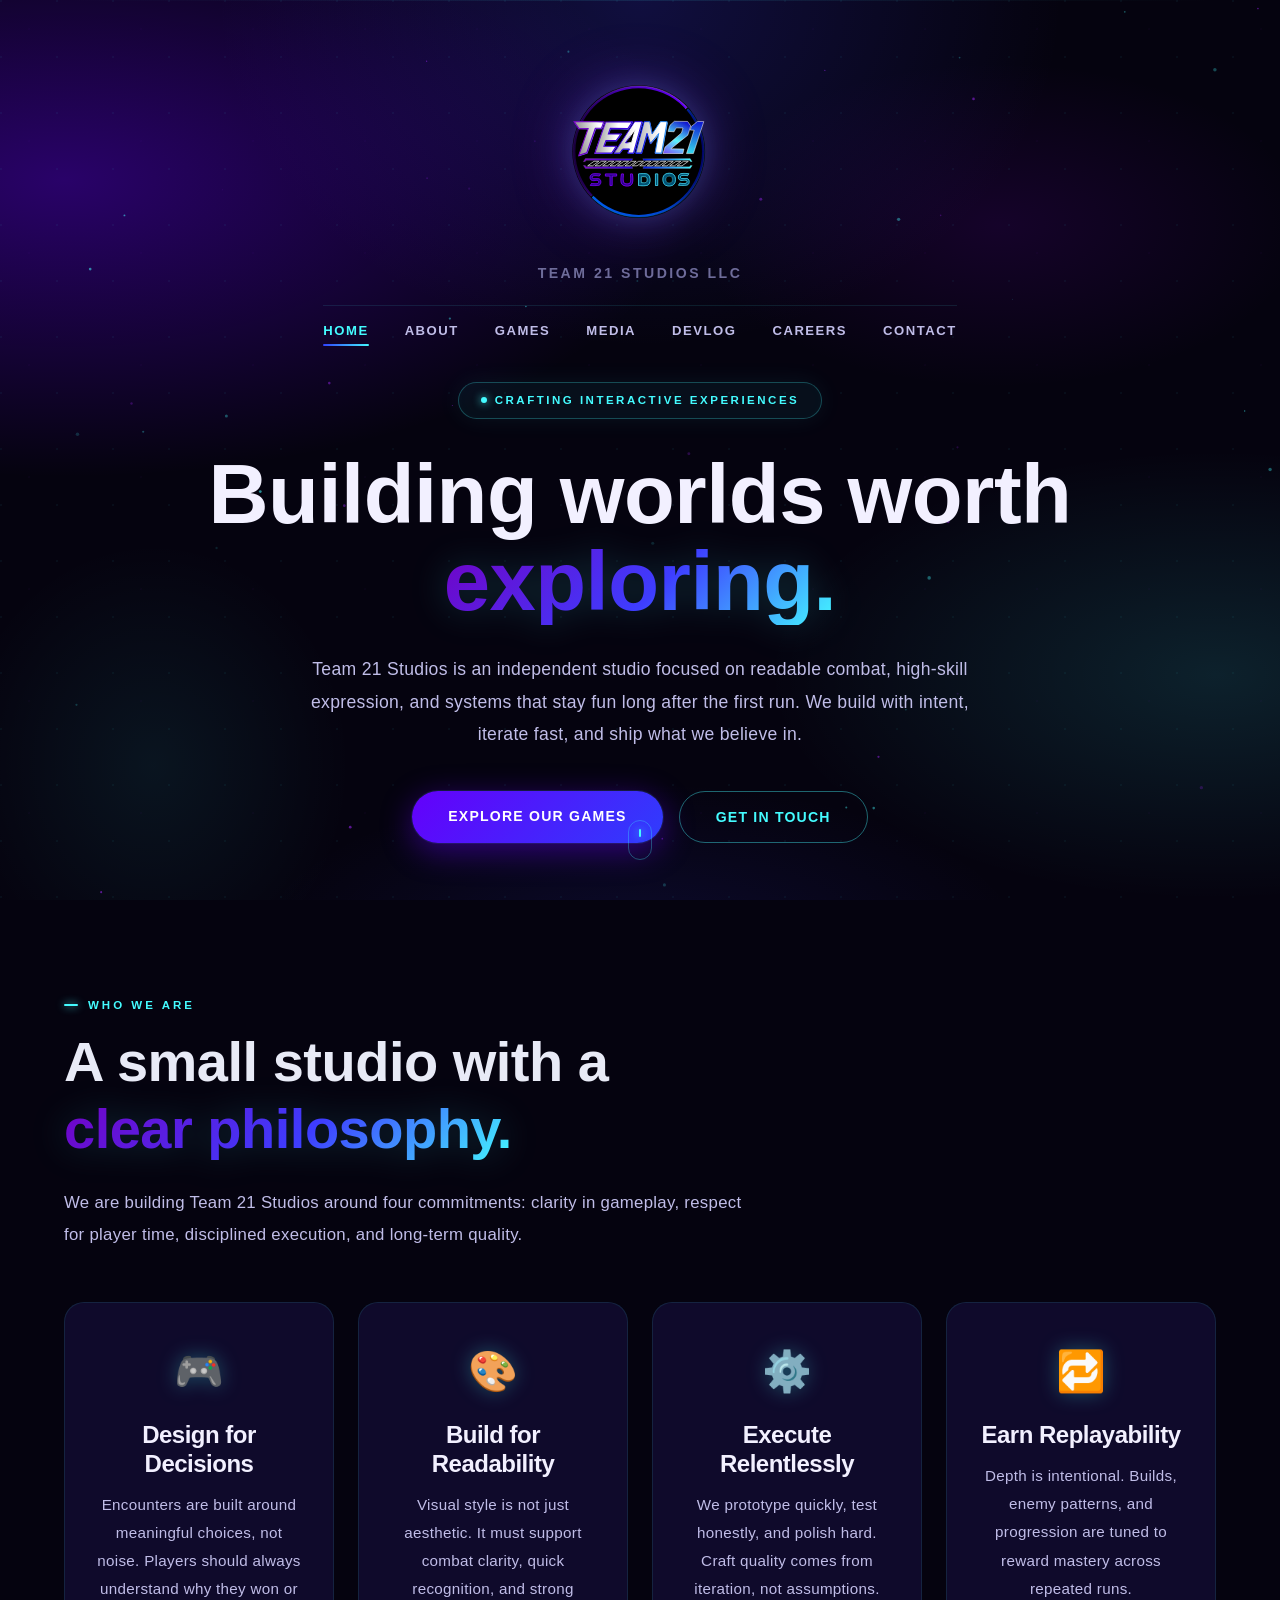
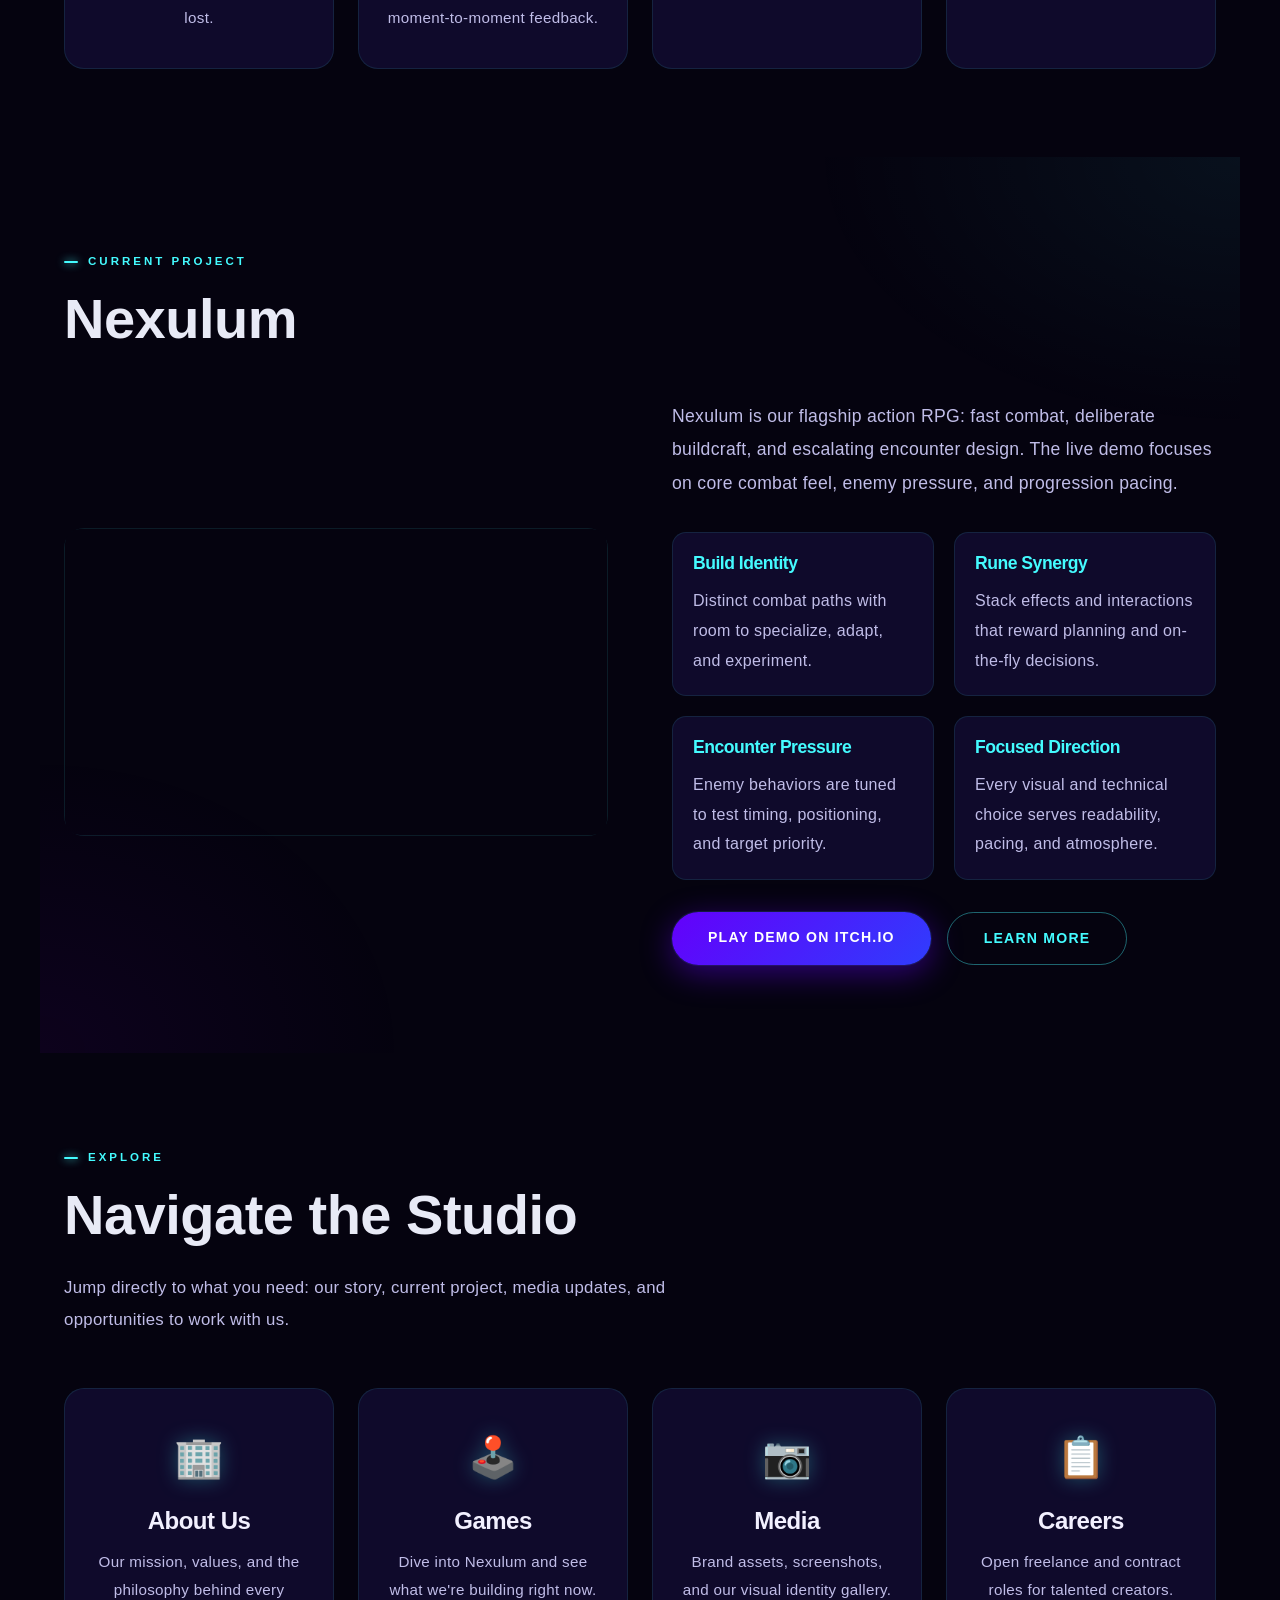
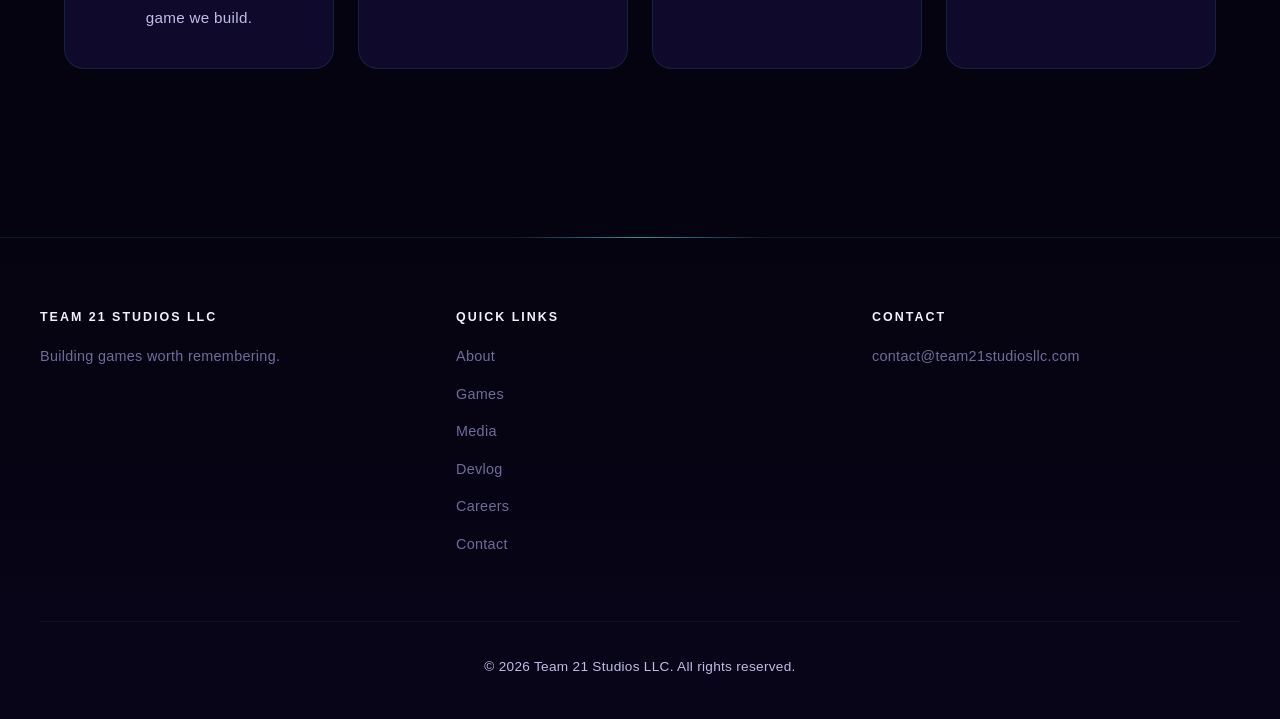
==== index.html @ e61e8f76 "content: refine home/about messaging and add new Nexulum gameplay shots" ====
<!DOCTYPE html>
<html lang="en">
<head>
  <meta charset="UTF-8" />
  <meta name="viewport" content="width=device-width, initial-scale=1.0" />
  <title>Team 21 Studios - Independent Game Development</title>
  <meta name="description" content="Team 21 Studios is an independent game development studio creating stylized, gameplay-first experiences. Explore Nexulum, media, and studio updates." />
  <link rel="canonical" href="https://team21studiosllc.com/" />
  <meta property="og:type" content="website" />
  <meta property="og:title" content="Team 21 Studios - Independent Game Development" />
  <meta property="og:description" content="Gameplay-first indie studio building Nexulum and future stylized experiences." />
  <meta property="og:url" content="https://team21studiosllc.com/" />
  <meta property="og:image" content="https://team21studiosllc.com/assets/media/team21-logo.png" />
  <meta name="twitter:card" content="summary_large_image" />
  <meta name="twitter:title" content="Team 21 Studios - Independent Game Development" />
  <meta name="twitter:description" content="Gameplay-first indie studio building Nexulum and future stylized experiences." />
  <meta name="twitter:image" content="https://team21studiosllc.com/assets/media/team21-logo.png" />
  <link rel="stylesheet" href="style.css" />
  <link rel="icon" href="assets/T21S_logo_final.svg" type="image/svg+xml" />
  <!-- Google tag (gtag.js) -->
  <script async src="https://www.googletagmanager.com/gtag/js?id=G-SCTEXW3W62"></script>
  <script>
    window.dataLayer = window.dataLayer || [];
    function gtag(){dataLayer.push(arguments);}
    gtag('js', new Date());
    gtag('config', 'G-SCTEXW3W62');
  </script>
  <script src="script.js" defer></script>
</head>
<body>
  <div class="ambient-bg" aria-hidden="true"></div>
  <header class="hero">
    <canvas id="hero-particles" aria-hidden="true"></canvas>
    <nav class="navbar">
      <a class="logo" href="index.html" aria-label="Team 21 Studios home">
        <img src="assets/T21S_logo_final.svg" alt="Team 21 Studios logo" />
        <span class="logo-name">Team 21 Studios LLC</span>
      </a>
      <button class="nav-toggle" type="button" aria-label="Toggle navigation menu" aria-expanded="false">
        <span></span>
        <span></span>
        <span></span>
      </button>
      <div class="nav-links">
        <a class="active" href="index.html">Home</a>
        <a href="about.html">About</a>
        <a href="games.html">Games</a>
        <a href="media.html">Media</a>
        <a href="devlog.html">Devlog</a>
        <a href="careers.html">Careers</a>
        <a href="contact.html">Contact</a>
      </div>
    </nav>

    <section class="hero-content">
      <div class="hero-badge">Crafting Interactive Experiences</div>
      <h2>Building worlds worth<br><span class="gradient-text">exploring.</span></h2>
      <p>
        Team 21 Studios is an independent studio focused on readable combat,
        high-skill expression, and systems that stay fun long after the first run.
        We build with intent, iterate fast, and ship what we believe in.
      </p>
      <div class="button-group">
        <a class="button button-primary" href="games.html">Explore Our Games</a>
        <a class="button button-secondary" href="contact.html">Get In Touch</a>
      </div>
    </section>

    <div class="scroll-indicator">
      <span></span>
    </div>
  </header>

  <main>
    <!-- Studio Identity -->
    <section class="section about-section">
      <div class="section-label">Who We Are</div>
      <h2>A small studio with a<br><span class="gradient-text">clear philosophy.</span></h2>
      <p class="section-intro">
        We are building Team 21 Studios around four commitments: clarity in gameplay,
        respect for player time, disciplined execution, and long-term quality.
      </p>
      <div class="about-grid">
        <div class="about-card">
          <span class="card-icon">&#x1F3AE;</span>
          <h3>Design for Decisions</h3>
          <p>Encounters are built around meaningful choices, not noise. Players should always understand why they won or lost.</p>
        </div>
        <div class="about-card">
          <span class="card-icon">&#x1F3A8;</span>
          <h3>Build for Readability</h3>
          <p>Visual style is not just aesthetic. It must support combat clarity, quick recognition, and strong moment-to-moment feedback.</p>
        </div>
        <div class="about-card">
          <span class="card-icon">&#x2699;&#xFE0F;</span>
          <h3>Execute Relentlessly</h3>
          <p>We prototype quickly, test honestly, and polish hard. Craft quality comes from iteration, not assumptions.</p>
        </div>
        <div class="about-card">
          <span class="card-icon">&#x1F501;</span>
          <h3>Earn Replayability</h3>
          <p>Depth is intentional. Builds, enemy patterns, and progression are tuned to reward mastery across repeated runs.</p>
        </div>
      </div>
    </section>

    <!-- Current Project Spotlight -->
    <section class="section featured-game">
      <div class="section-label">Current Project</div>
      <h2>Nexulum</h2>
      <div class="featured-content">
        <div class="game-showcase">
          <div style="position:relative;padding-bottom:56.25%;height:0;overflow:hidden;border-radius:16px;border:1px solid var(--card-border);">
            <iframe
              src="https://www.youtube.com/embed/R0Y0dgRKFQM"
              title="Nexulum Official Trailer"
              frameborder="0"
              allow="accelerometer; autoplay; clipboard-write; encrypted-media; gyroscope; picture-in-picture"
              allowfullscreen
              style="position:absolute;top:0;left:0;width:100%;height:100%;">
            </iframe>
          </div>
        </div>
        <div class="game-details">
          <p class="lead-text">
            Nexulum is our flagship action RPG: fast combat, deliberate buildcraft,
            and escalating encounter design. The live demo focuses on core combat feel,
            enemy pressure, and progression pacing.
          </p>
          <div class="features-grid">
            <div class="feature">
              <h4>Build Identity</h4>
              <p>Distinct combat paths with room to specialize, adapt, and experiment.</p>
            </div>
            <div class="feature">
              <h4>Rune Synergy</h4>
              <p>Stack effects and interactions that reward planning and on-the-fly decisions.</p>
            </div>
            <div class="feature">
              <h4>Encounter Pressure</h4>
              <p>Enemy behaviors are tuned to test timing, positioning, and target priority.</p>
            </div>
            <div class="feature">
              <h4>Focused Direction</h4>
              <p>Every visual and technical choice serves readability, pacing, and atmosphere.</p>
            </div>
          </div>
          <div class="button-group" style="justify-content:flex-start;">
            <a class="button button-primary" href="https://team-21-studios-llc.itch.io/nexulum" target="_blank" rel="noopener">Play Demo on itch.io</a>
            <a class="button button-secondary" href="games.html">Learn More</a>
          </div>
        </div>
      </div>
    </section>

    <!-- Navigation Cards -->
    <section class="section">
      <div class="section-label">Explore</div>
      <h2>Navigate the Studio</h2>
      <p class="section-intro">
        Jump directly to what you need: our story, current project, media updates, and opportunities to work with us.
      </p>
      <div class="about-grid">
        <a class="about-card" href="about.html">
          <span class="card-icon">&#x1F3E2;</span>
          <h3>About Us</h3>
          <p>Our mission, values, and the philosophy behind every game we build.</p>
        </a>
        <a class="about-card" href="games.html">
          <span class="card-icon">&#x1F579;&#xFE0F;</span>
          <h3>Games</h3>
          <p>Dive into Nexulum and see what we're building right now.</p>
        </a>
        <a class="about-card" href="media.html">
          <span class="card-icon">&#x1F4F7;</span>
          <h3>Media</h3>
          <p>Brand assets, screenshots, and our visual identity gallery.</p>
        </a>
        <a class="about-card" href="careers.html">
          <span class="card-icon">&#x1F4CB;</span>
          <h3>Careers</h3>
          <p>Open freelance and contract roles for talented creators.</p>
        </a>
      </div>
    </section>
  </main>

  <footer class="footer">
    <div class="footer-content">
      <div class="footer-section">
        <h4>Team 21 Studios LLC</h4>
        <p>Building games worth remembering.</p>
      </div>
      <div class="footer-section">
        <h4>Quick Links</h4>
        <ul>
          <li><a href="about.html">About</a></li>
          <li><a href="games.html">Games</a></li>
          <li><a href="media.html">Media</a></li>
          <li><a href="devlog.html">Devlog</a></li>
          <li><a href="careers.html">Careers</a></li>
          <li><a href="contact.html">Contact</a></li>
        </ul>
      </div>
      <div class="footer-section">
        <h4>Contact</h4>
        <ul>
          <li><a href="mailto:contact@team21studiosllc.com">contact@team21studiosllc.com</a></li>
        </ul>
      </div>
    </div>
    <div class="footer-bottom">
      <p>&copy; 2026 Team 21 Studios LLC. All rights reserved.</p>
    </div>
  </footer>
</body>
</html>
---- style.css ----
﻿/* ============================================
   RESET & GLOBAL STYLES
   ============================================ */
* {
  box-sizing: border-box;
  margin: 0;
  padding: 0;
}

html {
  scroll-behavior: smooth;
}

/* Custom scrollbar */
::-webkit-scrollbar {
  width: 6px;
}
::-webkit-scrollbar-track {
  background: #05030f;
}
::-webkit-scrollbar-thumb {
  background: linear-gradient(180deg, #6400fb, #44fbff);
  border-radius: 3px;
}
::-webkit-scrollbar-thumb:hover {
  background: linear-gradient(180deg, #a226ff, #44fbff);
}

body {
  font-family: -apple-system, BlinkMacSystemFont, 'Segoe UI', Roboto, 'Helvetica Neue', Arial, sans-serif;
  background: #05030f;
  color: #e8eaf6;
  line-height: 1.6;
  letter-spacing: 0.3px;
  overflow-x: hidden;
  isolation: isolate;
}

/* ============================================
   COLOR VARIABLES
   Extracted from T21S_logo_final.svg
   ============================================ */
:root {
  /* Backgrounds */
  --bg-void:    #05030f;
  --bg-dark:    #08051a;
  --bg-mid:     #0f0b28;
  --bg-lift:    #1a1245;

  /* Purple spectrum */
  --purple-abyss:  #170038;
  --purple-deep:   #390476;
  --purple-core:   #5e00cc;
  --primary:       #7300c4;
  --purple-bright: #a226ff;
  --purple-light:  #dd9bff;

  /* Blue spectrum */
  --blue-void:     #000062;
  --blue-royal:    #2500e1;
  --blue-electric: #3e3dff;
  --blue-cobalt:   #2f3dfd;
  --blue-mid:      #2386f1;
  --blue-sky:      #65a9f3;

  /* Cyan spectrum */
  --accent:        #44fbff;
  --cyan-teal:     #37e4f0;
  --cyan-soft:     #59f4fb;

  /* Gradient presets */
  --grad-brand:         linear-gradient(135deg, #7300c4 0%, #3e3dff 55%, #44fbff 100%);
  --grad-purple-blue:   linear-gradient(135deg, #6400fb, #2f3dfd);
  --grad-blue-cyan:     linear-gradient(135deg, #2f3dfd, #44fbff);
  --grad-full-spectrum: linear-gradient(135deg, #a226ff 0%, #3e3dff 50%, #44fbff 100%);

  /* UI surfaces */
  --card-bg:           rgba(26, 18, 72, 0.5);
  --card-border:       rgba(68, 251, 255, 0.1);
  --card-hover-bg:     rgba(62, 61, 255, 0.1);
  --card-hover-border: rgba(68, 251, 255, 0.38);
  --border-color:      rgba(255, 255, 255, 0.06);

  /* Glow shadows */
  --glow-purple: 0 0 40px rgba(115, 0, 196, 0.4);
  --glow-blue:   0 0 40px rgba(62, 61, 255, 0.35);
  --glow-cyan:   0 0 40px rgba(68, 251, 255, 0.2);
  --shadow-card: 0 24px 64px rgba(0, 0, 0, 0.45);

  /* Text */
  --text-primary:   #f2f0ff;
  --text-secondary: #c0bde8;
  --text-muted:     #6e6c9a;
}

/* ============================================
   TYPOGRAPHY
   ============================================ */
h1, h2, h3, h4, h5, h6 {
  font-weight: 700;
  line-height: 1.2;
  letter-spacing: -0.5px;
}

h2 {
  font-size: clamp(2rem, 5vw, 3.5rem);
  margin-bottom: 24px;
}

h3 {
  font-size: 1.5rem;
  margin-bottom: 16px;
  color: var(--text-primary);
}

h4 {
  font-size: 1.1rem;
  margin-bottom: 12px;
  color: var(--text-primary);
}

p {
  color: var(--text-secondary);
  line-height: 1.85;
}

a {
  color: var(--accent);
  text-decoration: none;
  transition: color 0.3s ease;
}

a:hover {
  color: var(--cyan-soft);
}

/* ============================================
   NAVIGATION & HEADER
   ============================================ */
.navbar {
  max-width: 1200px;
  margin: 0 auto;
  padding: 28px 24px 0;
  display: flex;
  flex-direction: column;
  justify-content: center;
  align-items: center;
  gap: 20px;
  position: relative;
  z-index: 100;
  transition:
    background 0.35s ease,
    border-color 0.35s ease,
    box-shadow 0.35s ease,
    padding 0.35s ease;
}

.navbar.navbar-scrolled {
  position: fixed;
  top: 10px;
  left: 50%;
  transform: translateX(-50%);
  width: min(1200px, calc(100% - 24px));
  padding: 14px 20px;
  border: 1px solid rgba(68, 251, 255, 0.25);
  border-radius: 20px;
  background: rgba(8, 5, 26, 0.78);
  backdrop-filter: blur(14px);
  box-shadow: 0 20px 56px rgba(2, 1, 8, 0.56), 0 0 0 1px rgba(68, 251, 255, 0.07);
}

.logo {
  display: flex;
  flex-direction: column;
  align-items: center;
  gap: 10px;
  flex-shrink: 0;
  color: var(--text-primary);
  text-decoration: none;
}

.logo img {
  display: block;
  width: auto;
  height: 200px;
  border-radius: 16px;
  transform-origin: center;
  animation:
    logoEntry 1.1s cubic-bezier(0.22, 1.55, 0.36, 1) both,
    logoGlow  5s ease-in-out 1.15s infinite;
  transition: transform 0.3s ease;
}

.logo:hover img {
  animation-play-state: paused;
  transform: translateY(-6px) scale(1.03);
  filter:
    drop-shadow(0 0 50px rgba(115, 0, 196, 0.7))
    drop-shadow(0 0 24px rgba(68, 251, 255, 0.4));
}

@keyframes logoEntry {
  0%  {
    opacity: 0;
    transform: scale(0.6) translateY(-20px);
    filter: brightness(3) drop-shadow(0 0 70px rgba(115, 0, 196, 0.9)) drop-shadow(0 0 40px rgba(68, 251, 255, 0.7));
  }
  55% {
    opacity: 1;
    transform: scale(1.07) translateY(5px);
    filter: brightness(1.4) drop-shadow(0 0 44px rgba(115, 0, 196, 0.6));
  }
  78% { transform: scale(0.97) translateY(-2px); }
  91% { transform: scale(1.02) translateY(1px); }
  100% {
    opacity: 1;
    transform: scale(1) translateY(0);
    filter: drop-shadow(0 0 30px rgba(115, 0, 196, 0.42)) drop-shadow(0 0 12px rgba(68, 251, 255, 0.2));
  }
}

@keyframes logoGlow {
  0%, 100% {
    filter: drop-shadow(0 0 26px rgba(115, 0, 196, 0.36)) drop-shadow(0 0 10px rgba(68, 251, 255, 0.14));
    transform: scale(1);
  }
  50% {
    filter: drop-shadow(0 0 50px rgba(115, 0, 196, 0.62)) drop-shadow(0 0 22px rgba(68, 251, 255, 0.34));
    transform: scale(1.022);
  }
}

.logo-name {
  display: inline-block;
  font-size: 0.88rem;
  font-weight: 700;
  letter-spacing: 2.5px;
  text-transform: uppercase;
  color: var(--text-muted);
}

.nav-toggle {
  display: none;
  width: 42px;
  height: 42px;
  border-radius: 10px;
  border: 1px solid rgba(68, 251, 255, 0.26);
  background: rgba(8, 5, 26, 0.55);
  cursor: pointer;
  align-items: center;
  justify-content: center;
  flex-direction: column;
  gap: 5px;
}

.nav-toggle span {
  display: block;
  width: 18px;
  height: 2px;
  border-radius: 2px;
  background: var(--accent);
  transition: transform 0.25s ease, opacity 0.25s ease;
}

.navbar.nav-open .nav-toggle span:nth-child(1) {
  transform: translateY(7px) rotate(45deg);
}

.navbar.nav-open .nav-toggle span:nth-child(2) {
  opacity: 0;
}

.navbar.nav-open .nav-toggle span:nth-child(3) {
  transform: translateY(-7px) rotate(-45deg);
}

.navbar.navbar-scrolled .logo {
  flex-direction: row;
  gap: 12px;
}

.navbar.navbar-scrolled .logo img {
  height: 68px;
  border-radius: 12px;
  animation-play-state: paused;
}

.navbar.navbar-scrolled .logo-name {
  font-size: 0.72rem;
  letter-spacing: 1.6px;
}

.nav-links {
  display: flex;
  gap: 36px;
  flex-wrap: wrap;
  justify-content: center;
  width: 100%;
  padding: 14px 0 4px;
  border-top: 1px solid rgba(68, 251, 255, 0.1);
}

.navbar.navbar-scrolled .nav-links {
  gap: 22px;
  padding-top: 10px;
  border-top-color: rgba(68, 251, 255, 0.16);
}

.nav-links a {
  color: var(--text-secondary);
  font-weight: 600;
  font-size: 0.82rem;
  position: relative;
  padding-bottom: 5px;
  letter-spacing: 1.5px;
  text-transform: uppercase;
  transition: color 0.3s ease;
}

.nav-links a::after {
  content: '';
  position: absolute;
  bottom: 0;
  left: 0;
  width: 0;
  height: 2px;
  background: var(--grad-blue-cyan);
  border-radius: 1px;
  transition: width 0.3s ease;
}

.nav-links a:hover {
  color: var(--accent);
}

.nav-links a:hover::after,
.nav-links a.active::after {
  width: 100%;
}

.nav-links a.active {
  color: var(--accent);
}

/* ============================================
   HERO SECTION
   ============================================ */
.hero {
  min-height: 100vh;
  padding: 24px;
  background:
    radial-gradient(ellipse 90% 60% at 5% 20%,   rgba(100, 0, 251, 0.38), transparent 55%),
    radial-gradient(ellipse 70% 50% at 95% 75%,  rgba(68, 251, 255, 0.12), transparent 50%),
    radial-gradient(ellipse 60% 70% at 50% 0%,   rgba(62, 61, 255, 0.2),  transparent 55%),
    radial-gradient(ellipse 40% 30% at 78% 25%,  rgba(115, 0, 196, 0.15), transparent 60%),
    radial-gradient(ellipse 28% 45% at 12% 85%,  rgba(68, 251, 255, 0.07), transparent 55%),
    radial-gradient(ellipse 50% 30% at 50% 105%, rgba(62, 61, 255, 0.12), transparent 60%),
    var(--bg-void);
  position: relative;
  overflow: hidden;
  display: flex;
  flex-direction: column;
}

.page-hero {
  min-height: auto;
  padding-bottom: 56px;
}

.page-title-wrap {
  max-width: 1100px;
  margin: 0 auto;
  padding: 28px 24px 0;
  position: relative;
  z-index: 2;
}

.page-title-wrap h1 {
  font-size: clamp(2.1rem, 4vw, 3.3rem);
  margin: 10px 0 10px;
  color: var(--text-primary);
}

.page-title-wrap p {
  max-width: 760px;
}

/* Animated dual dot-grid overlay */
.hero::before {
  content: '';
  position: absolute;
  top: 0; left: 0; right: 0; bottom: 0;
  background-image:
    radial-gradient(circle at 1px 1px, rgba(68, 251, 255, 0.07) 1px, transparent 1px),
    radial-gradient(circle at 1px 1px, rgba(162, 38, 255, 0.045) 1px, transparent 1px);
  background-size: 56px 56px, 112px 112px;
  background-position: 0 0, 28px 28px;
  pointer-events: none;
  animation: gridDrift 35s linear infinite;
  opacity: 0.65;
}

/* Horizontal scan-line sweep */
.hero::after {
  content: '';
  position: absolute;
  top: 0; left: 0; right: 0;
  height: 1px;
  background: linear-gradient(90deg, transparent 5%, rgba(68, 251, 255, 0.1) 50%, transparent 95%);
  animation: scanLine 14s linear infinite;
  pointer-events: none;
}

@keyframes gridDrift {
  0%   { transform: translate(0, 0); }
  100% { transform: translate(56px, 56px); }
}

@keyframes scanLine {
  0%   { top: 0%;   opacity: 0; }
  5%   { opacity: 1; }
  95%  { opacity: 1; }
  100% { top: 100%; opacity: 0; }
}

.hero-content {
  max-width: 920px;
  margin: auto;
  text-align: center;
  position: relative;
  z-index: 2;
  animation: fadeInUp 0.9s ease 0.2s backwards;
}

@keyframes fadeInUp {
  from { opacity: 0; transform: translateY(40px); }
  to   { opacity: 1; transform: translateY(0); }
}

.hero-badge {
  display: inline-flex;
  align-items: center;
  gap: 8px;
  padding: 8px 22px;
  background: rgba(68, 251, 255, 0.05);
  border: 1px solid rgba(68, 251, 255, 0.25);
  border-radius: 999px;
  font-size: 0.72rem;
  font-weight: 800;
  color: var(--accent);
  margin-bottom: 32px;
  letter-spacing: 2.5px;
  text-transform: uppercase;
  box-shadow: 0 0 24px rgba(68, 251, 255, 0.07), inset 0 0 12px rgba(68, 251, 255, 0.02);
}

.hero-badge::before {
  content: '';
  display: inline-block;
  width: 6px;
  height: 6px;
  border-radius: 50%;
  background: var(--accent);
  box-shadow: 0 0 8px var(--accent);
  animation: pulse 2.5s ease-in-out infinite;
  flex-shrink: 0;
}

@keyframes pulse {
  0%, 100% { opacity: 1;   transform: scale(1); }
  50%       { opacity: 0.4; transform: scale(0.65); }
}

.hero-content h2 {
  font-size: clamp(2.8rem, 7vw, 5.2rem);
  line-height: 1.05;
  margin-bottom: 28px;
  color: var(--text-primary);
}

.gradient-text {
  background: var(--grad-brand);
  -webkit-background-clip: text;
  -webkit-text-fill-color: transparent;
  background-clip: text;
  display: inline-block;
  filter: drop-shadow(0 0 18px rgba(68, 251, 255, 0.2));
}

.hero-content p {
  max-width: 680px;
  margin: 0 auto 40px;
  font-size: 1.1rem;
  color: var(--text-secondary);
}

.button-group {
  display: flex;
  gap: 16px;
  justify-content: center;
  flex-wrap: wrap;
}

/* ============================================
   BUTTONS
   ============================================ */
.button {
  display: inline-block;
  padding: 14px 36px;
  border-radius: 999px;
  font-weight: 700;
  font-size: 0.88rem;
  cursor: pointer;
  transition: all 0.35s ease;
  text-transform: uppercase;
  letter-spacing: 1.2px;
  border: none;
  position: relative;
  overflow: hidden;
}

.button::before {
  content: '';
  position: absolute;
  top: 0;
  left: -100%;
  width: 100%;
  height: 100%;
  background: rgba(255, 255, 255, 0.08);
  transition: left 0.4s ease;
  border-radius: 999px;
}

.button:hover::before {
  left: 100%;
}

.button-primary {
  background: var(--grad-purple-blue);
  color: #fff;
  box-shadow:
    0 8px 32px rgba(100, 0, 251, 0.45),
    0 0 0 1px rgba(68, 251, 255, 0.1);
}

.button-primary:hover {
  box-shadow:
    0 14px 52px rgba(100, 0, 251, 0.6),
    0 0 0 1px rgba(68, 251, 255, 0.28),
    0 0 28px rgba(68, 251, 255, 0.12);
  transform: translateY(-3px);
  color: #fff;
}

.button-secondary {
  background: transparent;
  color: var(--accent);
  border: 1.5px solid rgba(68, 251, 255, 0.4);
}

.button-secondary:hover {
  background: rgba(68, 251, 255, 0.06);
  border-color: var(--accent);
  box-shadow: 0 0 28px rgba(68, 251, 255, 0.18);
  transform: translateY(-3px);
  color: var(--accent);
}

/* ============================================
   SCROLL INDICATOR
   ============================================ */
.scroll-indicator {
  position: absolute;
  bottom: 40px;
  left: 50%;
  transform: translateX(-50%);
  z-index: 10;
}

.scroll-indicator span {
  display: block;
  width: 24px;
  height: 40px;
  border: 1.5px solid rgba(68, 251, 255, 0.3);
  border-radius: 12px;
  position: relative;
}

.scroll-indicator span::before {
  content: '';
  display: block;
  width: 2px;
  height: 8px;
  background: var(--accent);
  border-radius: 2px;
  box-shadow: 0 0 8px var(--accent);
  position: absolute;
  left: 50%;
  top: 8px;
  transform: translateX(-50%);
  animation: scrollBounce 2.5s ease-in-out infinite;
}

@keyframes scrollBounce {
  0%, 100% { transform: translateX(-50%) translateY(0);    opacity: 1; }
  50%       { transform: translateX(-50%) translateY(10px); opacity: 0.2; }
}

/* ============================================
   SECTIONS
   ============================================ */
.section {
  max-width: 1200px;
  margin: 0 auto;
  padding: 88px 24px;
  position: relative;
}

.section-label {
  display: inline-flex;
  align-items: center;
  gap: 10px;
  font-size: 0.72rem;
  font-weight: 800;
  text-transform: uppercase;
  letter-spacing: 3px;
  color: var(--accent);
  margin-bottom: 14px;
}

.section-label::before {
  content: '';
  display: inline-block;
  width: 14px;
  height: 2px;
  background: var(--accent);
  border-radius: 1px;
  box-shadow: 0 0 8px var(--accent);
  flex-shrink: 0;
}

.section-intro {
  font-size: 1.05rem;
  color: var(--text-secondary);
  max-width: 680px;
  margin-bottom: 52px;
  line-height: 1.9;
}

/* Featured Game Section */
.featured-game {
  background:
    radial-gradient(ellipse 65% 55% at 100% 0%,  rgba(68, 251, 255, 0.06), transparent 55%),
    radial-gradient(ellipse 55% 60% at 0%  100%, rgba(115, 0, 196, 0.08), transparent 55%);
}

.featured-content {
  display: grid;
  grid-template-columns: 1fr 1fr;
  gap: 64px;
  align-items: center;
  margin-top: 48px;
}

.game-showcase {
  position: relative;
  border-radius: 20px;
  overflow: hidden;
}

.game-showcase-placeholder {
  aspect-ratio: 16 / 10;
  background: linear-gradient(145deg, rgba(62, 61, 255, 0.07), rgba(68, 251, 255, 0.04));
  border: 1px solid var(--card-border);
  border-radius: 20px;
  display: flex;
  flex-direction: column;
  align-items: center;
  justify-content: center;
  gap: 16px;
  cursor: pointer;
  transition: all 0.35s ease;
  overflow: hidden;
  position: relative;
}

.game-showcase-placeholder::after {
  content: '';
  position: absolute;
  inset: 0;
  background:
    repeating-linear-gradient(
      -45deg,
      transparent,
      transparent 28px,
      rgba(62, 61, 255, 0.025) 28px,
      rgba(62, 61, 255, 0.025) 30px
    );
}

.game-showcase-placeholder:hover {
  border-color: rgba(68, 251, 255, 0.45);
  box-shadow: 0 0 48px rgba(68, 251, 255, 0.08), inset 0 0 32px rgba(68, 251, 255, 0.03);
  transform: scale(1.02);
}

.placeholder-icon {
  font-size: 3rem;
  color: var(--accent);
  filter: drop-shadow(0 0 14px rgba(68, 251, 255, 0.5));
  position: relative;
  z-index: 1;
}

.game-details h4 {
  color: var(--text-primary);
}

.lead-text {
  font-size: 1.1rem;
  color: var(--text-secondary);
  margin-bottom: 32px;
  line-height: 1.9;
}

.features-grid {
  display: grid;
  grid-template-columns: 1fr 1fr;
  gap: 20px;
  margin-bottom: 32px;
}

.feature {
  padding: 20px;
  background: var(--card-bg);
  border: 1px solid var(--card-border);
  border-radius: 14px;
  backdrop-filter: blur(10px);
  transition: all 0.3s ease;
}

.feature:hover {
  background: var(--card-hover-bg);
  border-color: var(--card-hover-border);
  transform: translateY(-4px);
  box-shadow: var(--glow-cyan);
}

.feature h4 {
  color: var(--accent);
}

/* About Section */
.about-grid {
  display: grid;
  grid-template-columns: repeat(auto-fit, minmax(240px, 1fr));
  gap: 24px;
  margin-top: 48px;
}

.about-card {
  padding: 36px 28px;
  background: var(--card-bg);
  border: 1px solid var(--card-border);
  border-radius: 20px;
  text-align: center;
  backdrop-filter: blur(14px);
  transition: all 0.35s ease;
  position: relative;
  overflow: hidden;
  display: block;
  color: inherit;
}

.about-card::before {
  content: '';
  position: absolute;
  top: 0; left: 0; right: 0;
  height: 1px;
  background: linear-gradient(90deg, transparent 5%, rgba(68, 251, 255, 0.5) 50%, transparent 95%);
  opacity: 0;
  transition: opacity 0.35s ease;
}

.about-card:hover::before {
  opacity: 1;
}

.about-card:hover {
  background: var(--card-hover-bg);
  border-color: var(--card-hover-border);
  transform: translateY(-10px);
  box-shadow:
    0 28px 72px rgba(62, 61, 255, 0.18),
    0 0 0 1px rgba(68, 251, 255, 0.1);
  color: inherit;
}

.card-icon {
  font-size: 2.5rem;
  margin-bottom: 18px;
  display: block;
  filter: drop-shadow(0 0 10px rgba(68, 251, 255, 0.28));
}

.about-card h3 {
  margin-bottom: 12px;
}

.about-card p {
  font-size: 0.95rem;
}

/* Logo & Media Section */
.media-section {
  background:
    radial-gradient(ellipse 55% 50% at 15% 0%,  rgba(68, 251, 255, 0.06), transparent 55%),
    radial-gradient(ellipse 50% 60% at 85% 100%, rgba(115, 0, 196, 0.08), transparent 55%);
}

.media-layout {
  display: grid;
  grid-template-columns: 1fr 1.2fr;
  gap: 28px;
  margin-top: 44px;
}

.brand-spotlight,
.media-grid-wrap {
  background: var(--card-bg);
  border: 1px solid var(--card-border);
  border-radius: 20px;
  padding: 32px;
  backdrop-filter: blur(14px);
}

.brand-spotlight p,
.media-grid-wrap p {
  margin-bottom: 18px;
}

.media-grid {
  display: grid;
  grid-template-columns: repeat(2, minmax(0, 1fr));
  gap: 14px;
}

.media-frame {
  min-height: 180px;
  border: 1px solid rgba(255, 255, 255, 0.07);
  border-radius: 14px;
  background: linear-gradient(145deg, rgba(8, 5, 26, 0.9), rgba(62, 61, 255, 0.06));
  position: relative;
  overflow: hidden;
  transition: transform 0.3s ease, border-color 0.3s ease, box-shadow 0.3s ease;
}

.media-frame img {
  display: block;
  transition: transform 0.45s ease, filter 0.45s ease;
}

.media-frame:hover img {
  transform: scale(1.03);
  filter: saturate(1.08);
}

.logo-frame {
  min-height: 320px;
}

.media-frame:hover {
  transform: translateY(-4px);
  border-color: rgba(68, 251, 255, 0.5);
  box-shadow: 0 12px 40px rgba(68, 251, 255, 0.1);
}

.media-placeholder {
  position: absolute;
  inset: 0;
  padding: 18px;
  display: flex;
  flex-direction: column;
  justify-content: flex-end;
  background:
    linear-gradient(180deg, rgba(5, 3, 15, 0.1), rgba(5, 3, 15, 0.82)),
    repeating-linear-gradient(
      -45deg,
      rgba(62, 61, 255, 0.03),
      rgba(62, 61, 255, 0.03) 12px,
      transparent 12px,
      transparent 24px
    );
}

.media-placeholder p {
  margin: 0;
  color: var(--text-secondary);
  font-size: 0.9rem;
  line-height: 1.5;
}

.media-tag {
  align-self: flex-start;
  margin-bottom: 8px;
  padding: 4px 10px;
  border-radius: 999px;
  border: 1px solid rgba(68, 251, 255, 0.38);
  color: var(--accent);
  font-size: 0.7rem;
  text-transform: uppercase;
  letter-spacing: 1px;
  font-weight: 700;
}

.media-hint {
  margin-top: 8px;
  color: var(--text-muted);
  font-size: 0.8rem;
}

/* Vision Section */
.vision-section {
  background:
    radial-gradient(ellipse 70% 55% at 100% 50%, rgba(115, 0, 196, 0.1), transparent 55%);
  border-top: 1px solid rgba(68, 251, 255, 0.05);
  border-bottom: 1px solid rgba(68, 251, 255, 0.05);
}

.vision-content h2 {
  max-width: 600px;
}

.values-list {
  display: grid;
  grid-template-columns: repeat(auto-fit, minmax(300px, 1fr));
  gap: 44px;
  margin-top: 52px;
}

.value-item {
  padding-left: 64px;
  position: relative;
}

.value-number {
  position: absolute;
  left: 0;
  top: 0;
  font-size: 2.5rem;
  font-weight: 900;
  background: var(--grad-blue-cyan);
  -webkit-background-clip: text;
  -webkit-text-fill-color: transparent;
  background-clip: text;
  opacity: 0.5;
  line-height: 1;
}

.value-item h4 {
  margin-bottom: 8px;
}

.careers-grid {
  display: grid;
  grid-template-columns: repeat(auto-fit, minmax(300px, 1fr));
  gap: 24px;
  margin: 52px 0;
}

.job-card {
  padding: 32px;
  background: var(--card-bg);
  border: 1px solid var(--card-border);
  border-radius: 20px;
  backdrop-filter: blur(12px);
  transition: all 0.35s ease;
  position: relative;
  overflow: hidden;
}

.job-card::after {
  content: '';
  position: absolute;
  bottom: 0; left: 0; right: 0;
  height: 1px;
  background: linear-gradient(90deg, transparent 5%, rgba(115, 0, 196, 0.55) 50%, transparent 95%);
  opacity: 0;
  transition: opacity 0.35s ease;
}

.job-card:hover::after {
  opacity: 1;
}

.job-card:hover {
  background: var(--card-hover-bg);
  border-color: var(--card-hover-border);
  transform: translateY(-8px);
  box-shadow:
    0 28px 72px rgba(62, 61, 255, 0.16),
    0 0 0 1px rgba(68, 251, 255, 0.08);
}

.job-icon {
  font-size: 2.5rem;
  margin-bottom: 16px;
  display: block;
}

.job-card h3 {
  margin-bottom: 12px;
  color: var(--text-primary);
}

.job-card p {
  font-size: 0.95rem;
  margin-bottom: 16px;
}

.job-card ul {
  padding-left: 20px;
  margin-bottom: 0;
}

.job-card li {
  margin-bottom: 8px;
  color: var(--text-secondary);
  font-size: 0.9rem;
}

.application-section {
  text-align: center;
  padding: 68px 44px;
  background: linear-gradient(145deg,
    rgba(62, 61, 255, 0.07),
    rgba(115, 0, 196, 0.08)
  );
  border: 1px solid rgba(68, 251, 255, 0.11);
  border-radius: 24px;
  margin-top: 64px;
  position: relative;
  overflow: hidden;
}

.application-section::before {
  content: '';
  position: absolute;
  top: 0; left: 0; right: 0;
  height: 1px;
  background: linear-gradient(90deg, transparent 10%, rgba(68, 251, 255, 0.5) 50%, transparent 90%);
}

.application-section h3 {
  margin-bottom: 16px;
}

.application-section.application-section-plain {
  padding: 22px 0 0;
  background: transparent;
  border: none;
  border-radius: 0;
  margin-top: 52px;
  overflow: visible;
}

.application-section.application-section-plain::before {
  display: none;
}

.apply-note {
  font-size: 0.88rem;
  color: var(--text-muted);
  margin-top: 24px;
}

/* Contact Section */
.contact-section {
  text-align: center;
}

.contact-options {
  display: grid;
  grid-template-columns: repeat(auto-fit, minmax(300px, 1fr));
  gap: 32px;
  margin-top: 52px;
}

.contact-card {
  padding: 52px 40px;
  background: var(--card-bg);
  border: 1px solid var(--card-border);
  border-radius: 24px;
  backdrop-filter: blur(14px);
  transition: all 0.35s ease;
  position: relative;
  overflow: hidden;
}

.contact-card::before {
  content: '';
  position: absolute;
  top: 0; left: 0; right: 0;
  height: 2px;
  background: var(--grad-blue-cyan);
  transform: scaleX(0);
  transform-origin: left;
  transition: transform 0.4s ease;
}

.contact-card:hover::before {
  transform: scaleX(1);
}

.contact-card:hover {
  background: var(--card-hover-bg);
  border-color: var(--card-hover-border);
  transform: translateY(-10px);
  box-shadow:
    0 28px 72px rgba(68, 251, 255, 0.09),
    0 0 0 1px rgba(68, 251, 255, 0.1);
}

.contact-card h3 {
  margin-bottom: 16px;
}

.contact-card a {
  display: inline-block;
  font-weight: 600;
  font-size: 1.1rem;
  margin: 16px 0;
  color: var(--accent);
}

.contact-card a:hover {
  color: var(--cyan-soft);
}

.contact-card p {
  font-size: 0.9rem;
  margin-top: 12px;
}

/* ============================================
   FOOTER
   ============================================ */
.footer {
  background:
    linear-gradient(180deg, transparent, rgba(62, 61, 255, 0.04)),
    var(--bg-void);
  border-top: 1px solid rgba(68, 251, 255, 0.07);
  padding: 72px 24px 40px;
  margin-top: 80px;
  position: relative;
}

.footer::before {
  content: '';
  position: absolute;
  top: -1px;
  left: 50%;
  transform: translateX(-50%);
  width: 260px;
  height: 1px;
  background: linear-gradient(90deg, transparent, rgba(68, 251, 255, 0.55), transparent);
}

.footer-content {
  max-width: 1200px;
  margin: 0 auto 52px;
  display: grid;
  grid-template-columns: repeat(auto-fit, minmax(250px, 1fr));
  gap: 48px;
}

.footer-section h4 {
  margin-bottom: 18px;
  color: var(--text-primary);
  font-size: 0.78rem;
  text-transform: uppercase;
  letter-spacing: 2px;
}

.footer-section p {
  font-size: 0.9rem;
  color: var(--text-muted);
}

.footer-section ul {
  list-style: none;
}

.footer-section li {
  margin-bottom: 12px;
}

.footer-section a {
  color: var(--text-muted);
  font-size: 0.9rem;
  transition: color 0.25s ease;
}

.footer-section a:hover {
  color: var(--accent);
}

.footer-bottom {
  max-width: 1200px;
  margin: 0 auto;
  text-align: center;
  padding-top: 32px;
  border-top: 1px solid rgba(255, 255, 255, 0.04);
  color: var(--text-muted);
  font-size: 0.85rem;
}

/* ============================================
   AMBIENT BACKGROUND ORBS
   ============================================ */
.ambient-bg {
  position: fixed;
  inset: 0;
  z-index: 0;
  pointer-events: none;
  overflow: hidden;
}

.ambient-bg::before {
  content: '';
  position: absolute;
  width: 820px;
  height: 820px;
  border-radius: 50%;
  background: radial-gradient(circle, rgba(115, 0, 196, 0.1) 0%, transparent 65%);
  top: 2%;
  left: -18%;
  animation: orbDrift1 32s ease-in-out infinite;
}

.ambient-bg::after {
  content: '';
  position: absolute;
  width: 680px;
  height: 680px;
  border-radius: 50%;
  background: radial-gradient(circle, rgba(68, 251, 255, 0.065) 0%, transparent 65%);
  bottom: -5%;
  right: -12%;
  animation: orbDrift2 40s ease-in-out infinite;
}

@keyframes orbDrift1 {
  0%, 100% { transform: translate(0, 0) scale(1); }
  28%       { transform: translate(90px, -130px) scale(1.1); }
  62%       { transform: translate(-70px, 100px) scale(0.91); }
}

@keyframes orbDrift2 {
  0%, 100% { transform: translate(0, 0) scale(1); }
  38%       { transform: translate(-110px, 85px) scale(1.09); }
  70%       { transform: translate(75px, -75px) scale(0.94); }
}

/* ============================================
   DEVLOG / NEWS STYLES
   ============================================ */
.devlog-grid {
  display: flex;
  flex-direction: column;
  gap: 20px;
  margin-top: 48px;
}

.devlog-filters {
  display: flex;
  flex-wrap: wrap;
  gap: 10px;
  margin-top: 14px;
  margin-bottom: 26px;
}

.devlog-filter-button {
  border: 1px solid rgba(68, 251, 255, 0.25);
  background: rgba(8, 5, 26, 0.5);
  color: var(--text-secondary);
  border-radius: 999px;
  padding: 7px 14px;
  font-size: 0.72rem;
  letter-spacing: 1px;
  text-transform: uppercase;
  font-weight: 700;
  cursor: pointer;
  transition: all 0.25s ease;
}

.devlog-filter-button:hover,
.devlog-filter-button.active {
  color: var(--accent);
  border-color: rgba(68, 251, 255, 0.55);
  background: rgba(68, 251, 255, 0.08);
}

.devlog-entry.devlog-hidden {
  display: none;
}

.devlog-entry {
  padding: 32px 32px 32px 40px;
  background: var(--card-bg);
  border: 1px solid var(--card-border);
  border-radius: 20px;
  backdrop-filter: blur(14px);
  transition: all 0.3s ease;
  position: relative;
  overflow: hidden;
}

.devlog-entry::before {
  content: '';
  position: absolute;
  left: 0; top: 0; bottom: 0;
  width: 3px;
  background: var(--grad-blue-cyan);
  border-radius: 2px 0 0 2px;
}

.devlog-entry:hover {
  background: var(--card-hover-bg);
  border-color: var(--card-hover-border);
  transform: translateX(6px);
  box-shadow: 0 12px 48px rgba(62, 61, 255, 0.15);
}

.devlog-entry-header {
  display: flex;
  align-items: center;
  gap: 12px;
  margin-bottom: 14px;
  flex-wrap: wrap;
}

.devlog-tag {
  padding: 4px 12px;
  border-radius: 999px;
  font-size: 0.68rem;
  font-weight: 800;
  text-transform: uppercase;
  letter-spacing: 1.2px;
  border: 1px solid rgba(68, 251, 255, 0.35);
  color: var(--accent);
}

.devlog-date {
  font-size: 0.78rem;
  color: var(--text-muted);
  letter-spacing: 0.5px;
}

.devlog-entry h3 {
  font-size: 1.3rem;
  margin-bottom: 10px;
  color: var(--text-primary);
}

.devlog-entry > p {
  font-size: 0.95rem;
  line-height: 1.85;
  margin-bottom: 0;
}

.devlog-cta {
  display: inline-flex;
  align-items: center;
  gap: 6px;
  margin-top: 18px;
  font-size: 0.78rem;
  font-weight: 700;
  color: var(--accent);
  text-transform: uppercase;
  letter-spacing: 1.2px;
  opacity: 0.7;
  transition: opacity 0.2s ease;
}

.devlog-cta:hover {
  opacity: 1;
  color: var(--accent);
}

.devlog-empty {
  text-align: center;
  padding: 80px 40px;
  background: var(--card-bg);
  border: 1px dashed rgba(68, 251, 255, 0.12);
  border-radius: 24px;
  margin-top: 48px;
}

.devlog-empty p {
  font-size: 1rem;
  color: var(--text-muted);
  margin-top: 12px;
}

/* ============================================
   SCROLL REVEAL & LIGHTBOX
   ============================================ */
.reveal-item {
  opacity: 0;
  transform: translateY(14px) scale(0.99);
  filter: blur(2px);
  transition:
    opacity 0.35s ease,
    transform 0.35s cubic-bezier(0.2, 0.8, 0.2, 1),
    filter 0.35s ease;
  transition-delay: var(--reveal-delay, 0ms);
}

.reveal-item.reveal-visible {
  opacity: 1;
  transform: translateY(0) scale(1);
  filter: blur(0);
}

.lightbox-trigger {
  cursor: zoom-in;
}

body.lightbox-open {
  overflow: hidden;
}

.image-lightbox {
  position: fixed;
  inset: 0;
  z-index: 1200;
  display: flex;
  align-items: center;
  justify-content: center;
  padding: 30px;
  background: rgba(5, 3, 15, 0.92);
  backdrop-filter: blur(8px);
  opacity: 0;
  pointer-events: none;
  transition: opacity 0.25s ease;
}

.image-lightbox.open {
  opacity: 1;
  pointer-events: auto;
}

.image-lightbox-content {
  display: flex;
  flex-direction: column;
  align-items: center;
  gap: 12px;
  max-width: min(1040px, 94vw);
}

.image-lightbox img {
  max-width: min(1040px, 94vw);
  max-height: 80vh;
  width: auto;
  height: auto;
  border: 1px solid rgba(68, 251, 255, 0.3);
  border-radius: 14px;
  box-shadow: 0 24px 90px rgba(0, 0, 0, 0.62), 0 0 42px rgba(68, 251, 255, 0.15);
}

.image-lightbox-caption {
  text-align: center;
  color: var(--text-secondary);
  font-size: 0.9rem;
}

.image-lightbox-close {
  position: absolute;
  top: 18px;
  right: 18px;
  width: 44px;
  height: 44px;
  border-radius: 999px;
  border: 1px solid rgba(68, 251, 255, 0.35);
  background: rgba(8, 5, 26, 0.85);
  color: var(--accent);
  font-size: 1.3rem;
  cursor: pointer;
  display: flex;
  align-items: center;
  justify-content: center;
  transition: all 0.2s ease;
  z-index: 10;
}

.image-lightbox-close:hover {
  background: rgba(68, 251, 255, 0.14);
  border-color: var(--accent);
}

.image-lightbox-nav {
  position: absolute;
  top: 50%;
  transform: translateY(-50%);
  width: 52px;
  height: 52px;
  border-radius: 999px;
  border: 1px solid rgba(68, 251, 255, 0.35);
  background: rgba(8, 5, 26, 0.85);
  color: var(--accent);
  font-size: 1.8rem;
  cursor: pointer;
  display: flex;
  align-items: center;
  justify-content: center;
  transition: all 0.2s ease;
  z-index: 10;
  line-height: 1;
}

.image-lightbox-nav:hover {
  background: rgba(68, 251, 255, 0.14);
  border-color: var(--accent);
  box-shadow: 0 0 18px rgba(68, 251, 255, 0.25);
}

.image-lightbox-nav:disabled {
  opacity: 0.2;
  cursor: default;
  pointer-events: none;
}

.image-lightbox-nav.prev { left: 18px; }
.image-lightbox-nav.next { right: 18px; }

@media (max-width: 600px) {
  .image-lightbox-nav { display: none; }
}

/* ============================================
   PAGE TRANSITION
   ============================================ */
@keyframes pageExitAnim {
  to { opacity: 0; transform: translateY(-10px); }
}

body.page-exit {
  animation: pageExitAnim 0.22s ease forwards;
  pointer-events: none;
}

/* ============================================
   PARTICLE CANVAS
   ============================================ */
#hero-particles {
  position: absolute;
  inset: 0;
  width: 100%;
  height: 100%;
  pointer-events: none;
  z-index: 1;
}

/* ============================================
   PINNED DEVLOG CARD
   ============================================ */
.devlog-pinned {
  padding: 32px 32px 32px 44px;
  background: linear-gradient(135deg, rgba(100, 0, 251, 0.1), rgba(62, 61, 255, 0.07));
  border: 1px solid rgba(68, 251, 255, 0.3);
  border-radius: 20px;
  backdrop-filter: blur(14px);
  position: relative;
  overflow: hidden;
  margin-bottom: 12px;
  transition: all 0.3s ease;
}

.devlog-pinned::before {
  content: '';
  position: absolute;
  left: 0; top: 0; bottom: 0;
  width: 4px;
  background: var(--accent);
  border-radius: 2px 0 0 2px;
  box-shadow: 0 0 14px rgba(68, 251, 255, 0.55);
}

.devlog-pinned:hover {
  border-color: rgba(68, 251, 255, 0.5);
  box-shadow: 0 12px 48px rgba(62, 61, 255, 0.18);
}

.devlog-pin-label {
  display: inline-flex;
  align-items: center;
  gap: 7px;
  font-size: 0.68rem;
  font-weight: 800;
  text-transform: uppercase;
  letter-spacing: 1.8px;
  color: var(--accent);
  margin-bottom: 12px;
}

.devlog-pin-label::before {
  content: '';
  display: inline-block;
  width: 7px;
  height: 7px;
  border-radius: 50%;
  background: var(--accent);
  box-shadow: 0 0 8px var(--accent);
  animation: pulse 2.5s ease-in-out infinite;
}

/* ============================================
   CLASS SHOWCASE FLIP CARDS
   ============================================ */
.class-showcase {
  background:
    radial-gradient(ellipse 65% 55% at 0% 100%, rgba(115, 0, 196, 0.08), transparent 55%),
    radial-gradient(ellipse 55% 50% at 100% 0%,  rgba(68, 251, 255, 0.06), transparent 55%);
}

.class-showcase-grid {
  display: grid;
  grid-template-columns: repeat(auto-fit, minmax(240px, 1fr));
  gap: 28px;
  margin-top: 48px;
}

.class-card {
  height: 380px;
  perspective: 1000px;
  cursor: pointer;
  outline: none;
}

.class-card-inner {
  position: relative;
  width: 100%;
  height: 100%;
  transition: transform 0.6s cubic-bezier(0.4, 0.2, 0.2, 1);
  transform-style: preserve-3d;
}

@media (hover: hover) {
  .class-card:hover .class-card-inner {
    transform: rotateY(180deg);
  }
}

.class-card.flipped .class-card-inner {
  transform: rotateY(180deg);
}

.class-card-front,
.class-card-back {
  position: absolute;
  inset: 0;
  border-radius: 20px;
  border: 1px solid var(--card-border);
  backface-visibility: hidden;
  -webkit-backface-visibility: hidden;
  overflow: hidden;
}

.class-card-front {
  background: var(--card-bg);
  display: flex;
  flex-direction: column;
  align-items: center;
  justify-content: flex-end;
  padding-bottom: 22px;
  gap: 4px;
  backdrop-filter: blur(12px);
}

.class-card-front img {
  position: absolute;
  inset: 0;
  width: 100%;
  height: 100%;
  object-fit: contain;
  padding: 20px 20px 60px;
  transition: transform 0.4s ease;
}

.class-card:hover .class-card-front img {
  transform: scale(1.04);
}

.class-name-overlay {
  position: relative;
  z-index: 1;
  font-size: 1rem;
  font-weight: 700;
  color: var(--text-primary);
  text-transform: uppercase;
  letter-spacing: 2.5px;
  text-shadow: 0 2px 16px rgba(0, 0, 0, 0.9);
}

.flip-hint {
  position: relative;
  z-index: 1;
  font-size: 0.68rem;
  color: var(--accent);
  text-transform: uppercase;
  letter-spacing: 1px;
  opacity: 0.65;
}

.class-card-back {
  background: linear-gradient(145deg, rgba(26, 18, 72, 0.97), rgba(62, 61, 255, 0.12));
  transform: rotateY(180deg);
  display: flex;
  flex-direction: column;
  justify-content: center;
  padding: 32px;
  gap: 10px;
  backdrop-filter: blur(12px);
}

.class-card-back h3 {
  color: var(--accent);
  font-size: 1.3rem;
  margin-bottom: 2px;
}

.class-role {
  font-size: 0.7rem;
  text-transform: uppercase;
  letter-spacing: 2px;
  color: var(--text-muted);
  font-weight: 700;
  margin-bottom: 6px;
}

.class-card-back p {
  font-size: 0.92rem;
  color: var(--text-secondary);
  line-height: 1.8;
}

.class-stat-list {
  list-style: none;
  padding: 0;
  margin-top: 8px;
  display: flex;
  flex-direction: column;
  gap: 6px;
}

.class-stat-list li {
  font-size: 0.82rem;
  color: var(--text-secondary);
  display: flex;
  align-items: center;
  gap: 8px;
}

.class-stat-list li::before {
  content: '';
  display: inline-block;
  width: 5px;
  height: 5px;
  border-radius: 50%;
  background: var(--accent);
  flex-shrink: 0;
}

/* ============================================
   RESPONSIVE DESIGN
   ============================================ */
@media (max-width: 1024px) {
  .featured-content {
    grid-template-columns: 1fr;
    gap: 40px;
  }

  .media-layout {
    grid-template-columns: 1fr;
  }

  .features-grid {
    grid-template-columns: 1fr;
  }

  .values-list {
    grid-template-columns: 1fr;
    gap: 32px;
  }
}

@media (max-width: 768px) {
  .navbar {
    flex-direction: row;
    flex-wrap: wrap;
    justify-content: space-between;
    gap: 14px;
    padding: 16px;
  }

  .navbar.navbar-scrolled {
    top: 8px;
    width: calc(100% - 16px);
    padding: 10px 12px;
  }

  .navbar.navbar-scrolled .logo img {
    height: 52px;
  }

  .navbar.navbar-scrolled .logo-name {
    font-size: 0.62rem;
    letter-spacing: 1.2px;
  }

  .nav-toggle {
    display: inline-flex;
  }

  .nav-links {
    gap: 14px;
    font-size: 0.78rem;
    width: 100%;
    max-height: 0;
    opacity: 0;
    overflow: hidden;
    padding: 0;
    border-top: none;
    pointer-events: none;
    transition: max-height 0.28s ease, opacity 0.28s ease, padding 0.28s ease;
  }

  .navbar.nav-open .nav-links {
    max-height: 320px;
    opacity: 1;
    padding: 12px 0 4px;
    border-top: 1px solid rgba(68, 251, 255, 0.14);
    pointer-events: auto;
  }

  .logo img {
    height: 120px;
  }

  .logo-name {
    font-size: 0.74rem;
  }

  .section {
    padding: 64px 16px;
  }

  .hero-content h2 {
    font-size: 2.2rem;
  }

  .button-group {
    flex-direction: column;
    width: 100%;
  }

  .button {
    width: 100%;
  }

  .hero-badge {
    font-size: 0.68rem;
  }

  .careers-grid {
    grid-template-columns: 1fr;
  }

  .media-grid {
    grid-template-columns: 1fr;
  }

  .values-list {
    gap: 28px;
  }

  .value-item {
    padding-left: 52px;
  }

  .value-number {
    font-size: 2rem;
  }

  .footer-content {
    gap: 32px;
  }
}

@media (max-width: 480px) {
  .navbar {
    padding: 12px;
  }

  .logo img {
    height: 96px;
  }

  .logo-name {
    font-size: 0.66rem;
    letter-spacing: 1.5px;
  }

  .nav-links {
    gap: 14px;
    font-size: 0.7rem;
  }

  .section {
    padding: 44px 14px;
  }

  .hero {
    padding: 12px;
  }

  .hero-content h2 {
    font-size: 1.6rem;
    margin-bottom: 18px;
  }

  .hero-content p {
    font-size: 0.95rem;
    margin-bottom: 28px;
  }

  .button {
    padding: 12px 24px;
    font-size: 0.84rem;
  }

  .section-intro {
    font-size: 0.95rem;
  }

  h2 {
    font-size: 1.9rem;
    margin-bottom: 16px;
  }

  h3 {
    font-size: 1.2rem;
  }

  .about-card,
  .job-card,
  .contact-card {
    padding: 24px;
  }

  .brand-spotlight,
  .media-grid-wrap {
    padding: 20px;
  }

  .logo-frame {
    min-height: 240px;
  }

  .card-icon,
  .job-icon {
    font-size: 2rem;
  }

  .application-section {
    padding: 44px 20px;
  }
}

@media (prefers-reduced-motion: reduce) {
  .logo img,
  .hero::before,
  .hero::after,
  .hero-badge::before,
  .ambient-bg::before,
  .ambient-bg::after {
    animation: none;
  }

  .logo img {
    filter: drop-shadow(0 0 28px rgba(115, 0, 196, 0.42)) drop-shadow(0 0 12px rgba(68, 251, 255, 0.2));
  }

  .logo:hover img {
    transform: none;
    animation-play-state: running;
  }

  .reveal-item,
  .reveal-item.reveal-visible {
    opacity: 1;
    transform: none;
    filter: none;
    transition: none;
  }
}
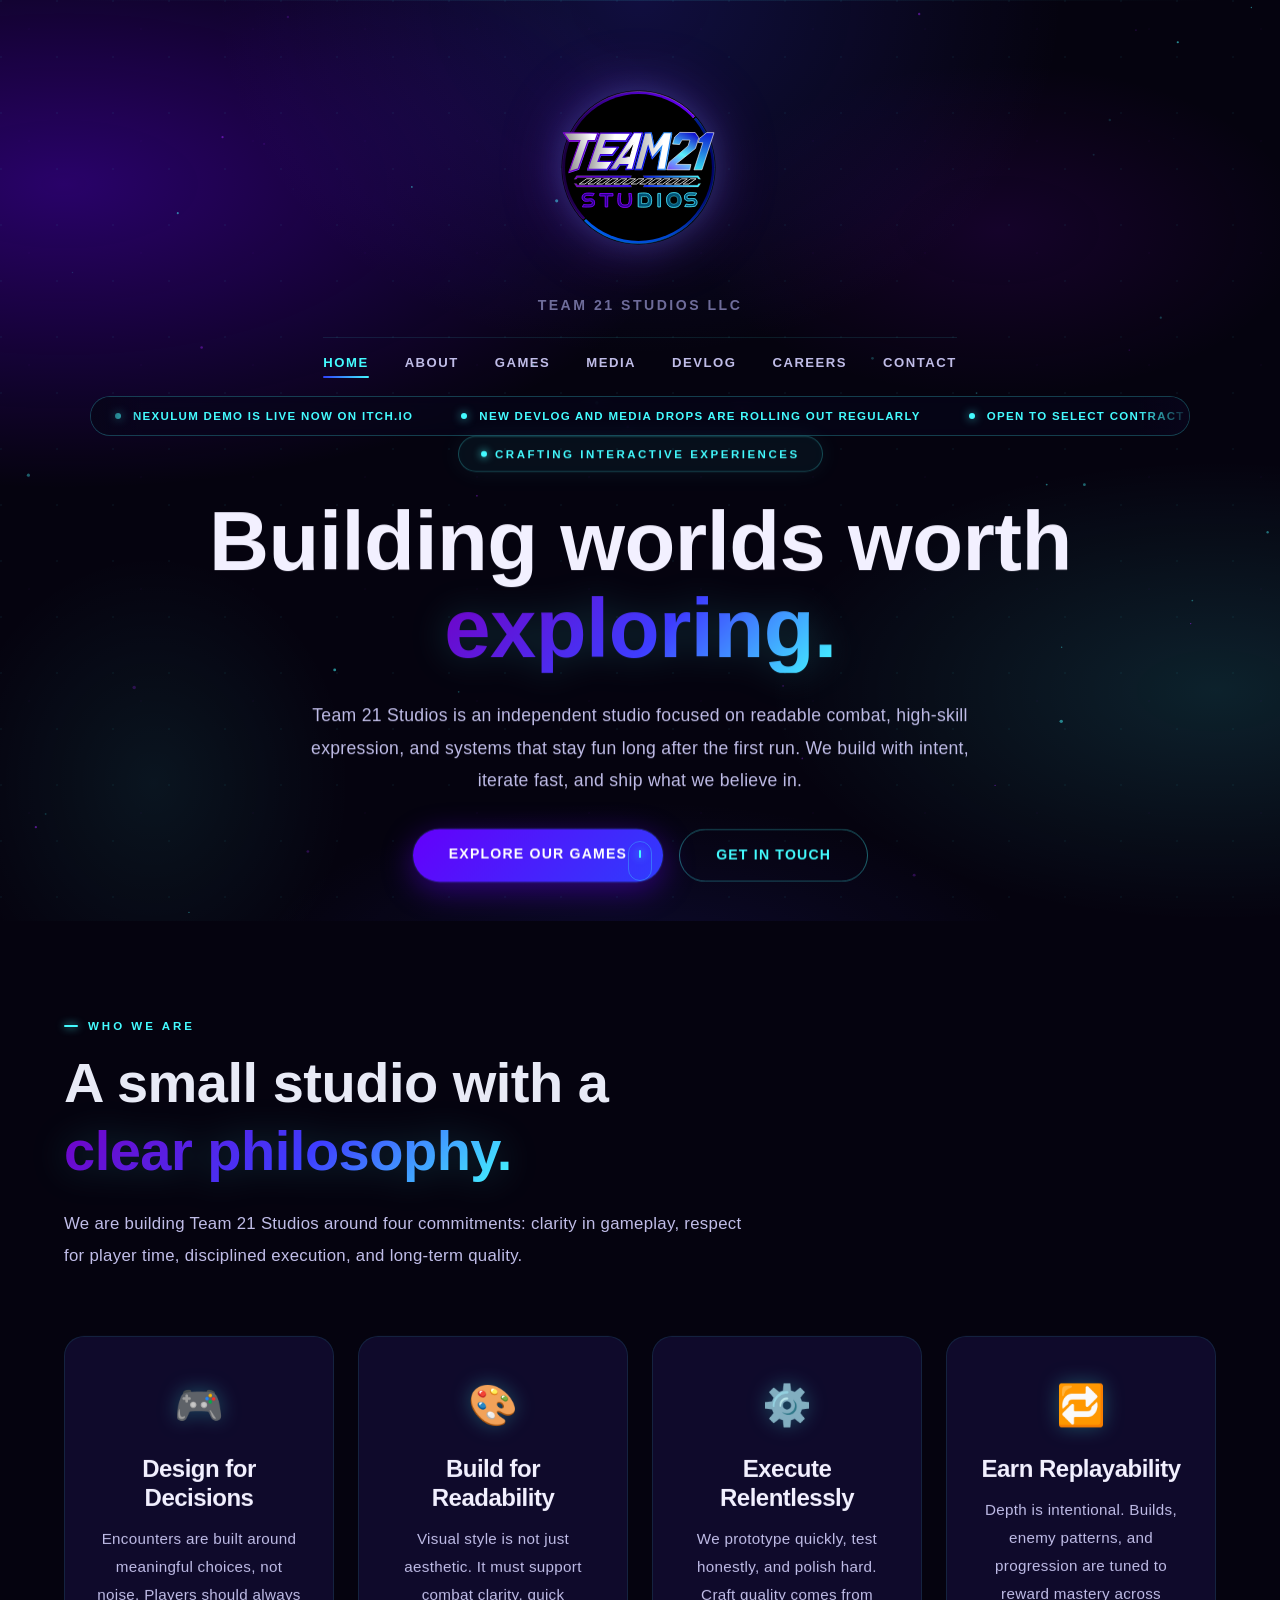
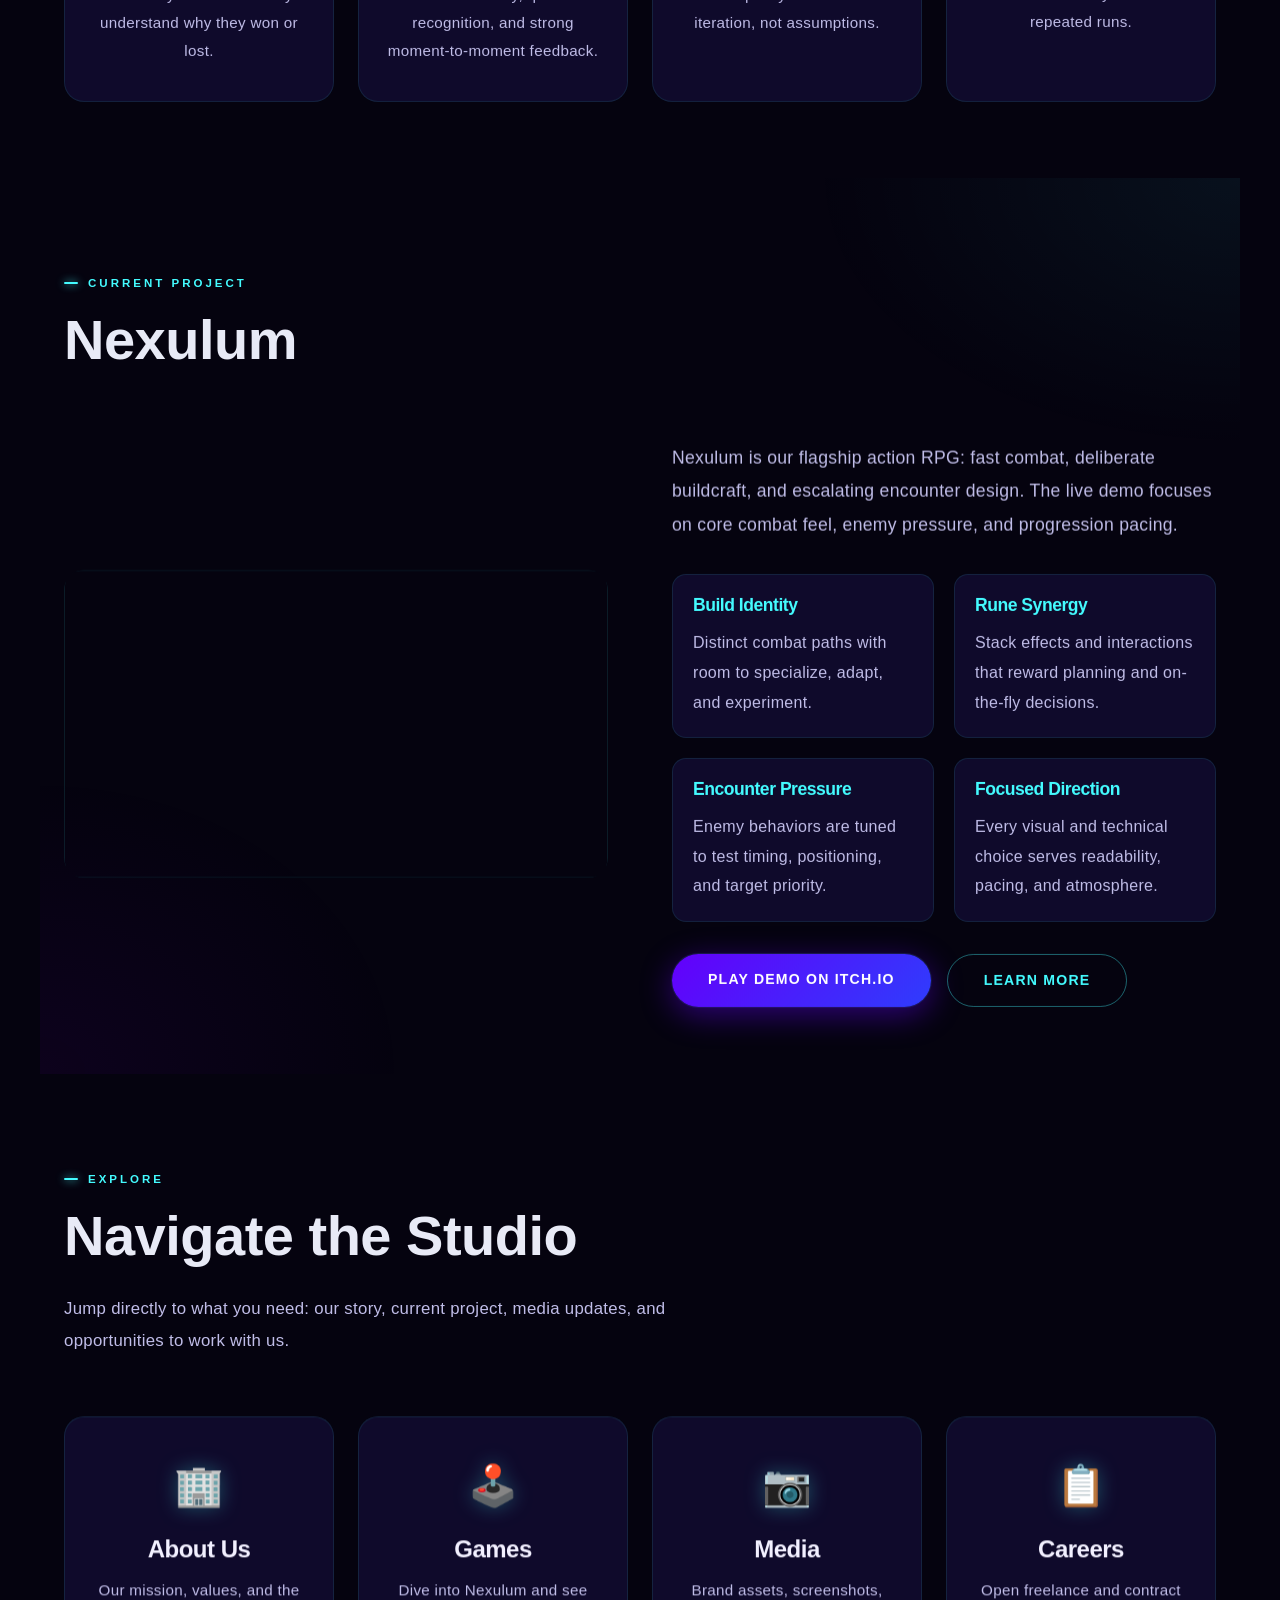
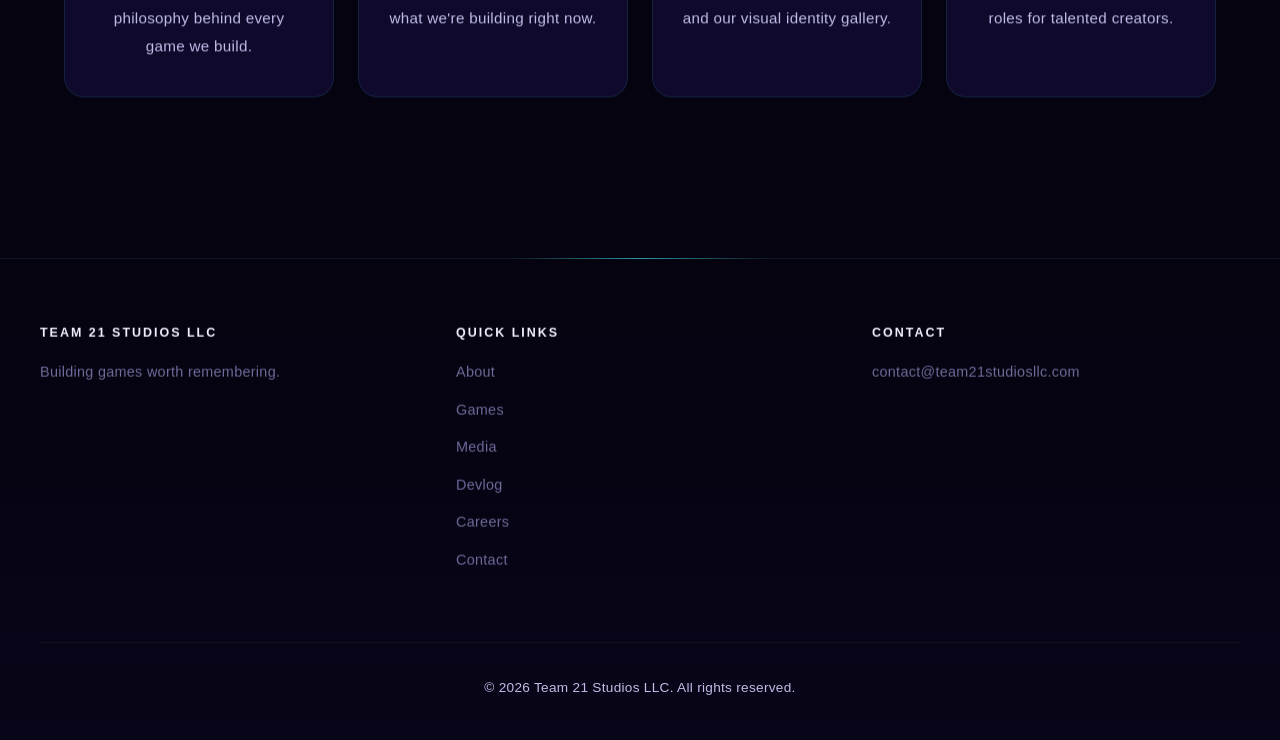
==== commit b9215d77: "Add interactive cursor, parallax depth, ticker, and loading intro" ====
--- a/index.html
+++ b/index.html
@@ -1,4 +1,4 @@
-<!DOCTYPE html>
+﻿<!DOCTYPE html>
 <html lang="en">
 <head>
   <meta charset="UTF-8" />
@@ -29,6 +29,7 @@
 </head>
 <body>
   <div class="ambient-bg" aria-hidden="true"></div>
+  <div class="page-stars" aria-hidden="true"></div>
   <header class="hero">
     <canvas id="hero-particles" aria-hidden="true"></canvas>
     <nav class="navbar">
@@ -216,3 +217,4 @@
 </body>
 </html>
 
+
--- a/style.css
+++ b/style.css
@@ -34,6 +34,20 @@
   letter-spacing: 0.3px;
   overflow-x: hidden;
   isolation: isolate;
+}
+
+body.is-loading {
+  overflow: hidden;
+}
+
+body.custom-cursor-enabled,
+body.custom-cursor-enabled a,
+body.custom-cursor-enabled button,
+body.custom-cursor-enabled input,
+body.custom-cursor-enabled textarea,
+body.custom-cursor-enabled select,
+body.custom-cursor-enabled [role='button'] {
+  cursor: none;
 }
 
 /* ============================================
@@ -182,7 +196,7 @@
 .logo img {
   display: block;
   width: auto;
-  height: 200px;
+  height: 232px;
   border-radius: 16px;
   transform-origin: center;
   animation:
@@ -383,6 +397,73 @@
 
 .page-title-wrap p {
   max-width: 760px;
+}
+
+.update-ticker {
+  width: min(1100px, calc(100% - 48px));
+  margin: 14px auto 0;
+  border-radius: 999px;
+  border: 1px solid rgba(68, 251, 255, 0.24);
+  background: rgba(8, 5, 26, 0.62);
+  backdrop-filter: blur(8px);
+  overflow: hidden;
+  position: relative;
+  z-index: 2;
+}
+
+.update-ticker::before,
+.update-ticker::after {
+  content: '';
+  position: absolute;
+  top: 0;
+  bottom: 0;
+  width: 52px;
+  z-index: 1;
+  pointer-events: none;
+}
+
+.update-ticker::before {
+  left: 0;
+  background: linear-gradient(90deg, rgba(8, 5, 26, 0.95), rgba(8, 5, 26, 0));
+}
+
+.update-ticker::after {
+  right: 0;
+  background: linear-gradient(270deg, rgba(8, 5, 26, 0.95), rgba(8, 5, 26, 0));
+}
+
+.update-ticker-track {
+  display: flex;
+  width: max-content;
+  animation: tickerSlide 28s linear infinite;
+}
+
+.update-ticker-item {
+  position: relative;
+  display: inline-flex;
+  align-items: center;
+  flex-shrink: 0;
+  font-size: 0.72rem;
+  font-weight: 700;
+  letter-spacing: 1.3px;
+  text-transform: uppercase;
+  color: var(--accent);
+  padding: 10px 24px;
+}
+
+.update-ticker-item::before {
+  content: '';
+  width: 6px;
+  height: 6px;
+  border-radius: 50%;
+  background: var(--accent);
+  box-shadow: 0 0 10px rgba(68, 251, 255, 0.8);
+  margin-right: 12px;
+}
+
+@keyframes tickerSlide {
+  0% { transform: translateX(0); }
+  100% { transform: translateX(-50%); }
 }
 
 /* Animated dual dot-grid overlay */
@@ -577,6 +658,13 @@
   z-index: 10;
 }
 
+.parallax-layer {
+  --parallax-shift: 0px;
+  transform: translate3d(0, var(--parallax-shift), 0);
+  transition: transform 0.12s linear;
+  will-change: transform;
+}
+
 .scroll-indicator span {
   display: block;
   width: 24px;
@@ -1224,6 +1312,176 @@
   z-index: 0;
   pointer-events: none;
   overflow: hidden;
+}
+
+.page-stars {
+  position: fixed;
+  inset: 0;
+  z-index: 0;
+  pointer-events: none;
+  overflow: hidden;
+  opacity: 0.38;
+}
+
+.site-loader {
+  position: fixed;
+  inset: 0;
+  z-index: 3000;
+  display: grid;
+  place-items: center;
+  background:
+    radial-gradient(ellipse 65% 45% at 50% 45%, rgba(68, 251, 255, 0.07), transparent 60%),
+    radial-gradient(ellipse 55% 65% at 30% 60%, rgba(115, 0, 196, 0.14), transparent 65%),
+    rgba(4, 2, 12, 0.96);
+  transition: opacity 0.52s ease, visibility 0.52s ease;
+}
+
+.site-loader.is-hiding {
+  opacity: 0;
+  visibility: hidden;
+}
+
+.site-loader-core {
+  display: grid;
+  justify-items: center;
+  gap: 18px;
+  padding: 24px;
+}
+
+.site-loader-core img {
+  width: min(42vw, 240px);
+  height: auto;
+  filter:
+    drop-shadow(0 0 38px rgba(115, 0, 196, 0.62))
+    drop-shadow(0 0 18px rgba(68, 251, 255, 0.35));
+  animation: loaderLogo 1.25s cubic-bezier(0.2, 0.85, 0.3, 1.18) both;
+}
+
+.site-loader-core p {
+  font-size: 0.72rem;
+  letter-spacing: 3.2px;
+  text-transform: uppercase;
+  color: rgba(232, 234, 246, 0.82);
+  animation: loaderText 1.1s ease 0.2s both;
+}
+
+@keyframes loaderLogo {
+  0% {
+    opacity: 0;
+    transform: scale(0.68) translateY(14px);
+    filter:
+      brightness(1.5)
+      drop-shadow(0 0 68px rgba(115, 0, 196, 0.9))
+      drop-shadow(0 0 44px rgba(68, 251, 255, 0.65));
+  }
+  100% {
+    opacity: 1;
+    transform: scale(1) translateY(0);
+    filter:
+      drop-shadow(0 0 38px rgba(115, 0, 196, 0.62))
+      drop-shadow(0 0 18px rgba(68, 251, 255, 0.35));
+  }
+}
+
+@keyframes loaderText {
+  from {
+    opacity: 0;
+    transform: translateY(10px);
+  }
+  to {
+    opacity: 1;
+    transform: translateY(0);
+  }
+}
+
+.cursor-dot,
+.cursor-ring {
+  position: fixed;
+  top: 0;
+  left: 0;
+  pointer-events: none;
+  z-index: 2500;
+  opacity: 1;
+  transform: translate3d(-100px, -100px, 0);
+  transition: opacity 0.2s ease, transform 0.15s ease;
+}
+
+.cursor-dot {
+  width: 8px;
+  height: 8px;
+  margin: -4px 0 0 -4px;
+  border-radius: 50%;
+  background: rgba(68, 251, 255, 0.95);
+  box-shadow: 0 0 16px rgba(68, 251, 255, 0.85);
+}
+
+.cursor-ring {
+  width: 34px;
+  height: 34px;
+  margin: -17px 0 0 -17px;
+  border-radius: 50%;
+  border: 1.5px solid rgba(68, 251, 255, 0.6);
+  box-shadow: inset 0 0 10px rgba(68, 251, 255, 0.12), 0 0 20px rgba(68, 251, 255, 0.2);
+  transition: opacity 0.2s ease, width 0.18s ease, height 0.18s ease, margin 0.18s ease, border-color 0.2s ease, box-shadow 0.2s ease;
+}
+
+body.cursor-hidden .cursor-dot,
+body.cursor-hidden .cursor-ring {
+  opacity: 0;
+}
+
+body.cursor-hover .cursor-ring {
+  width: 44px;
+  height: 44px;
+  margin: -22px 0 0 -22px;
+  border-color: rgba(162, 38, 255, 0.78);
+  box-shadow: inset 0 0 12px rgba(162, 38, 255, 0.22), 0 0 26px rgba(162, 38, 255, 0.35);
+}
+
+body.cursor-down .cursor-ring {
+  width: 28px;
+  height: 28px;
+  margin: -14px 0 0 -14px;
+}
+
+.page-stars::before,
+.page-stars::after {
+  content: '';
+  position: absolute;
+  inset: 0;
+  pointer-events: none;
+}
+
+.page-stars::before {
+  background-image:
+    radial-gradient(circle at 10% 18%, rgba(255, 255, 255, 0.95) 1.1px, transparent 1.2px),
+    radial-gradient(circle at 72% 12%, rgba(68, 251, 255, 0.9) 1px, transparent 1.1px),
+    radial-gradient(circle at 30% 67%, rgba(162, 38, 255, 0.72) 1px, transparent 1.1px),
+    radial-gradient(circle at 84% 58%, rgba(255, 255, 255, 0.75) 1.1px, transparent 1.2px),
+    radial-gradient(circle at 22% 88%, rgba(68, 251, 255, 0.7) 0.95px, transparent 1px);
+  background-size: 360px 360px, 420px 420px, 520px 520px, 600px 600px, 700px 700px;
+  animation: starsDriftA 85s linear infinite;
+}
+
+.page-stars::after {
+  background-image:
+    radial-gradient(circle at 14% 30%, rgba(255, 255, 255, 0.7) 1px, transparent 1.1px),
+    radial-gradient(circle at 63% 44%, rgba(68, 251, 255, 0.55) 0.95px, transparent 1px),
+    radial-gradient(circle at 40% 79%, rgba(162, 38, 255, 0.5) 0.9px, transparent 1px),
+    radial-gradient(circle at 88% 84%, rgba(255, 255, 255, 0.65) 0.95px, transparent 1px);
+  background-size: 450px 450px, 560px 560px, 640px 640px, 760px 760px;
+  animation: starsDriftB 110s linear infinite;
+  opacity: 0.72;
+}
+
+@keyframes starsDriftA {
+  0% { transform: translate3d(0, 0, 0); }
+  100% { transform: translate3d(-120px, -80px, 0); }
+}
+
+@keyframes starsDriftB {
+  0% { transform: translate3d(0, 0, 0); }
+  100% { transform: translate3d(90px, -120px, 0); }
 }
 
 .ambient-bg::before {
@@ -1845,11 +2103,22 @@
   }
 
   .logo img {
-    height: 120px;
+    height: 132px;
   }
 
   .logo-name {
     font-size: 0.74rem;
+  }
+
+  .update-ticker {
+    width: calc(100% - 24px);
+    margin-top: 10px;
+  }
+
+  .update-ticker-item {
+    font-size: 0.66rem;
+    letter-spacing: 1px;
+    padding: 9px 18px;
   }
 
   .section {
@@ -1904,7 +2173,7 @@
   }
 
   .logo img {
-    height: 96px;
+    height: 108px;
   }
 
   .logo-name {
@@ -1983,11 +2252,28 @@
   .hero::before,
   .hero::after,
   .hero-badge::before,
+  .page-stars::before,
+  .page-stars::after,
   .ambient-bg::before,
   .ambient-bg::after {
     animation: none;
   }
 
+  .update-ticker-track,
+  .site-loader-core img,
+  .site-loader-core p {
+    animation: none;
+  }
+
+  .site-loader {
+    display: none;
+  }
+
+  .cursor-dot,
+  .cursor-ring {
+    display: none;
+  }
+
   .logo img {
     filter: drop-shadow(0 0 28px rgba(115, 0, 196, 0.42)) drop-shadow(0 0 12px rgba(68, 251, 255, 0.2));
   }
@@ -1998,7 +2284,8 @@
   }
 
   .reveal-item,
-  .reveal-item.reveal-visible {
+  .reveal-item.reveal-visible,
+  .parallax-layer {
     opacity: 1;
     transform: none;
     filter: none;
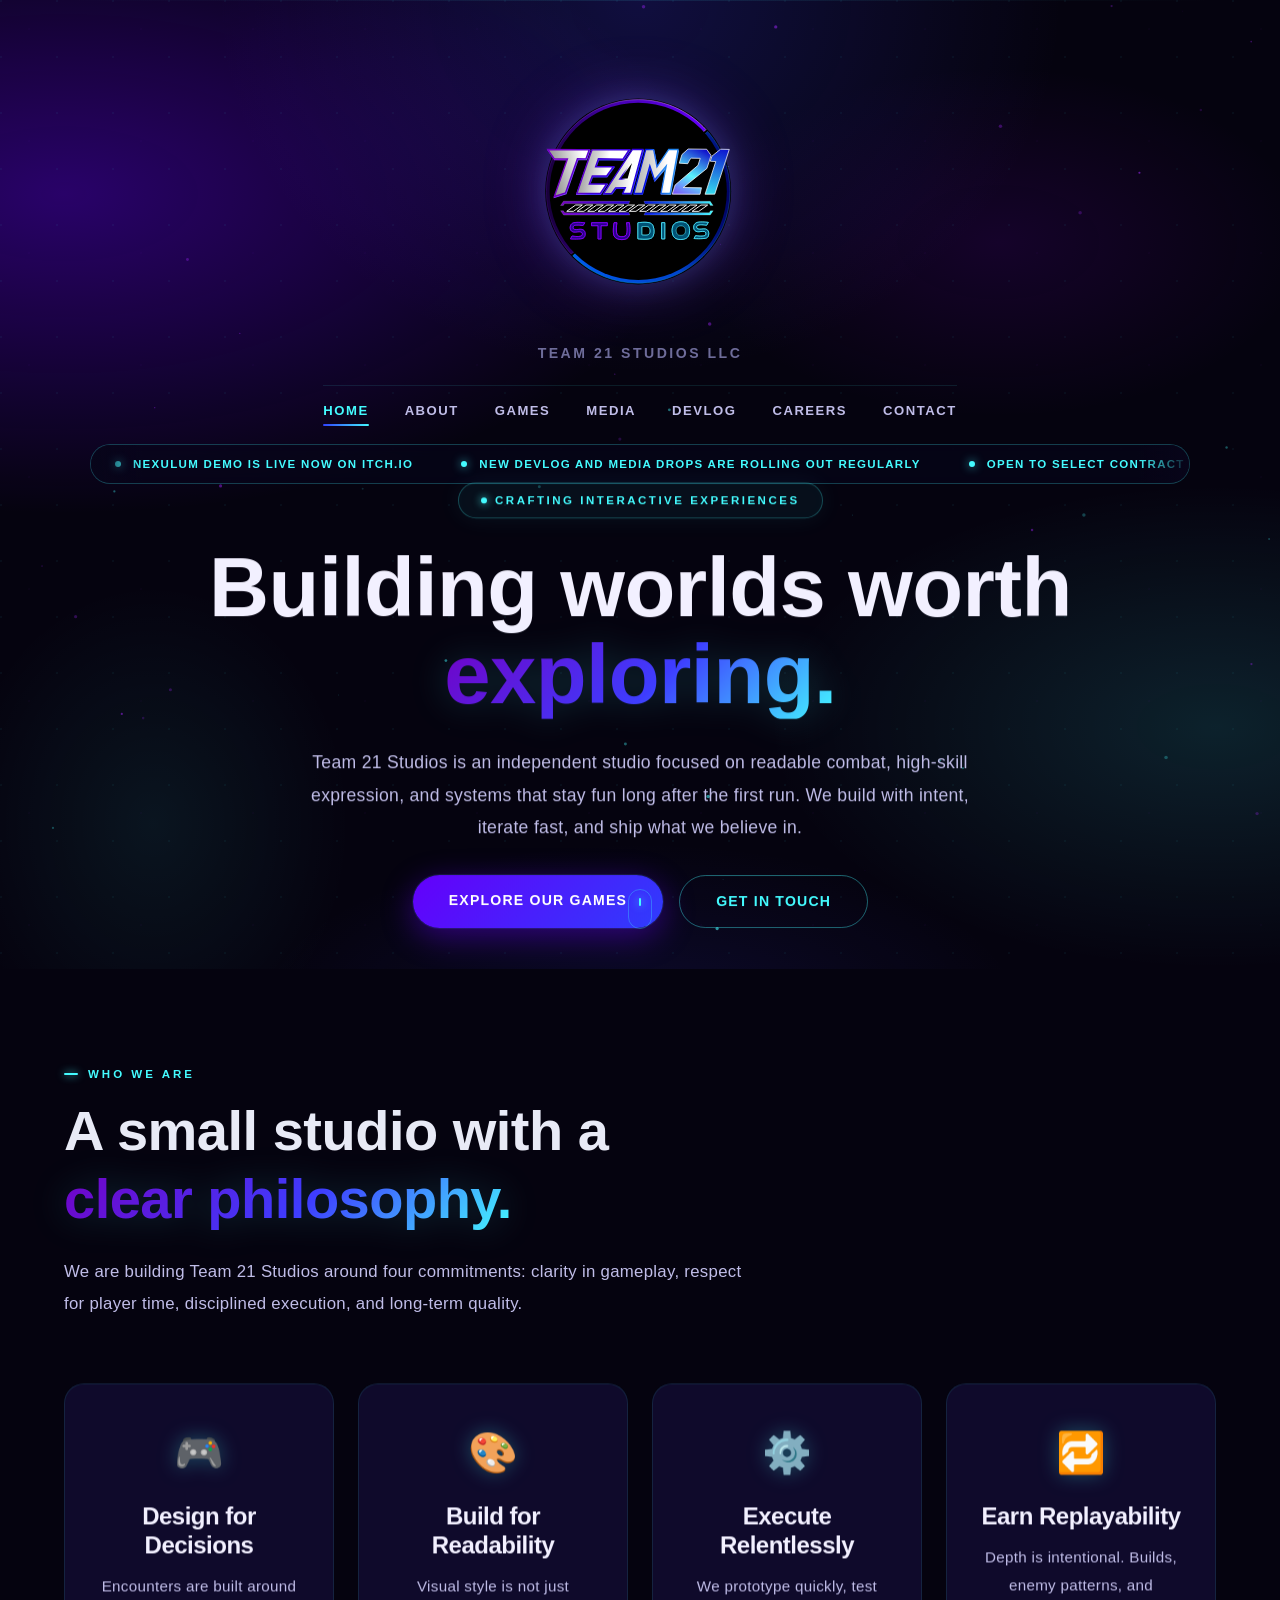
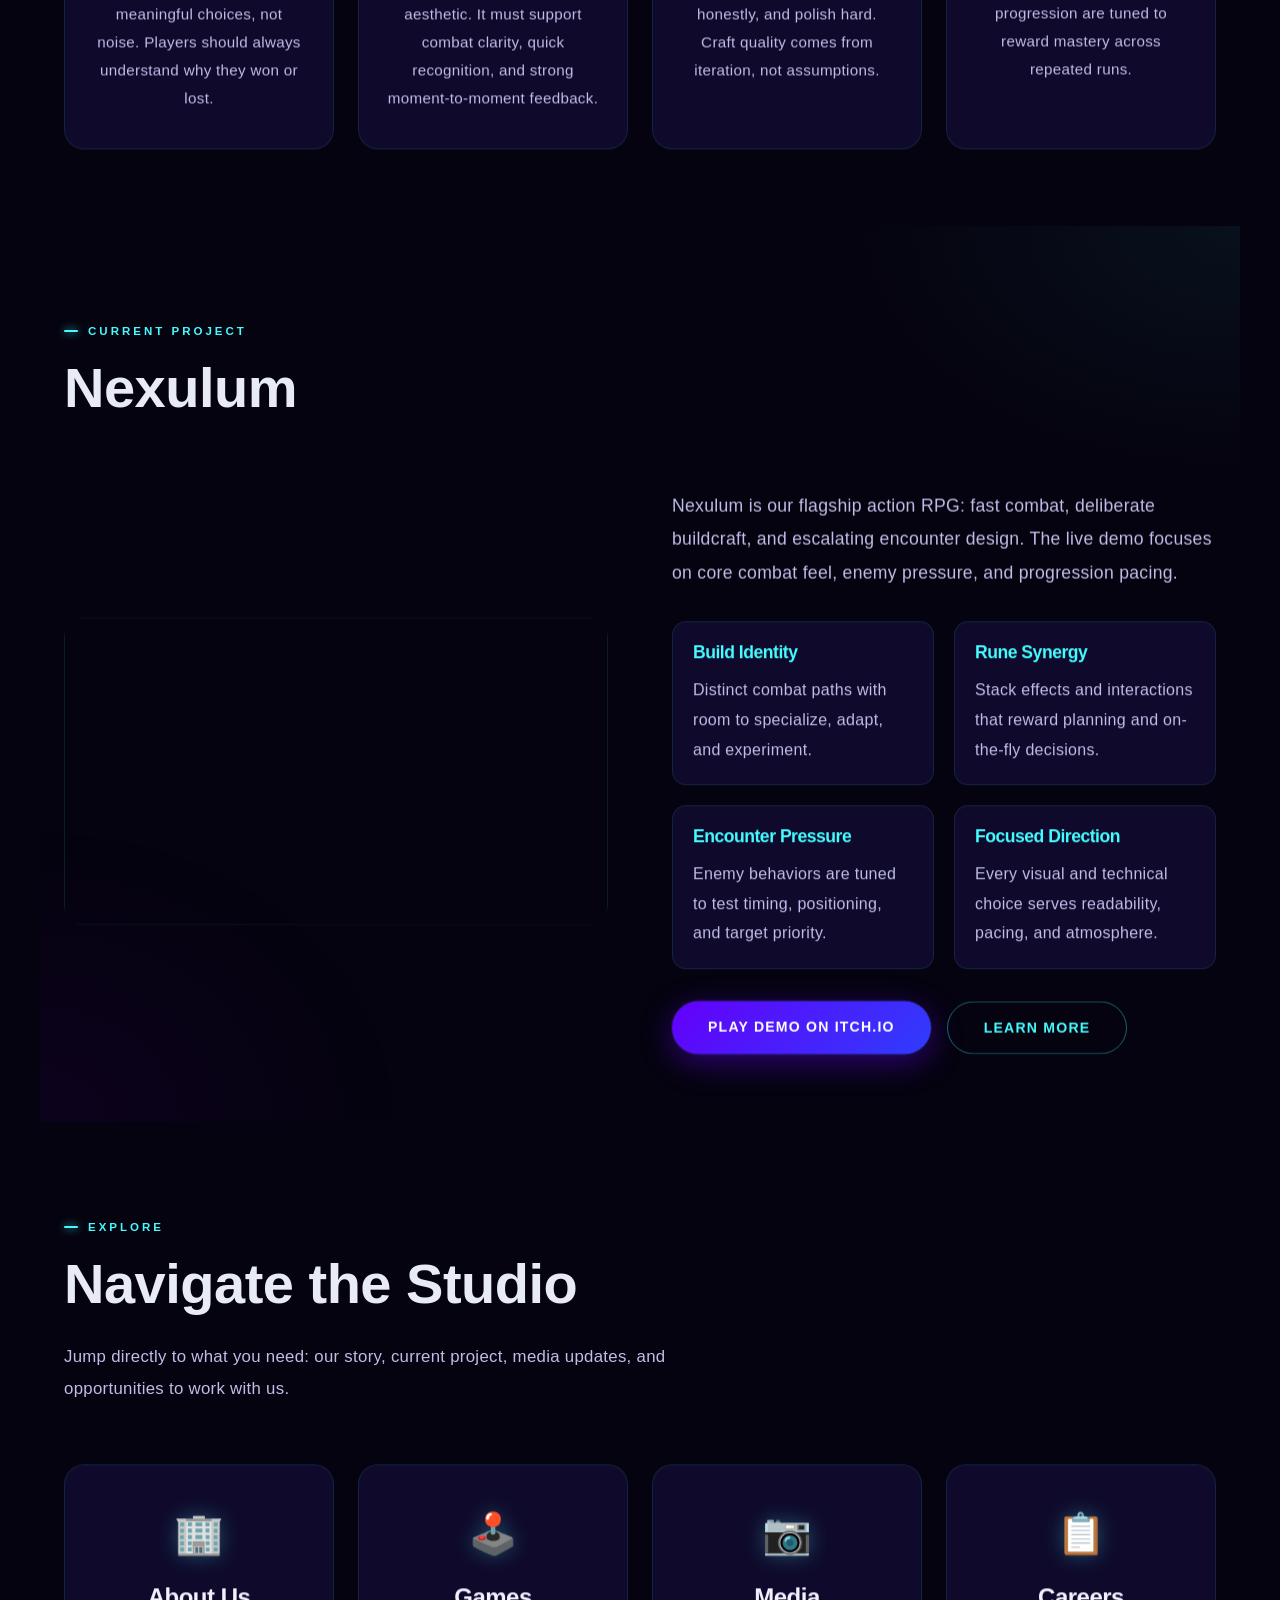
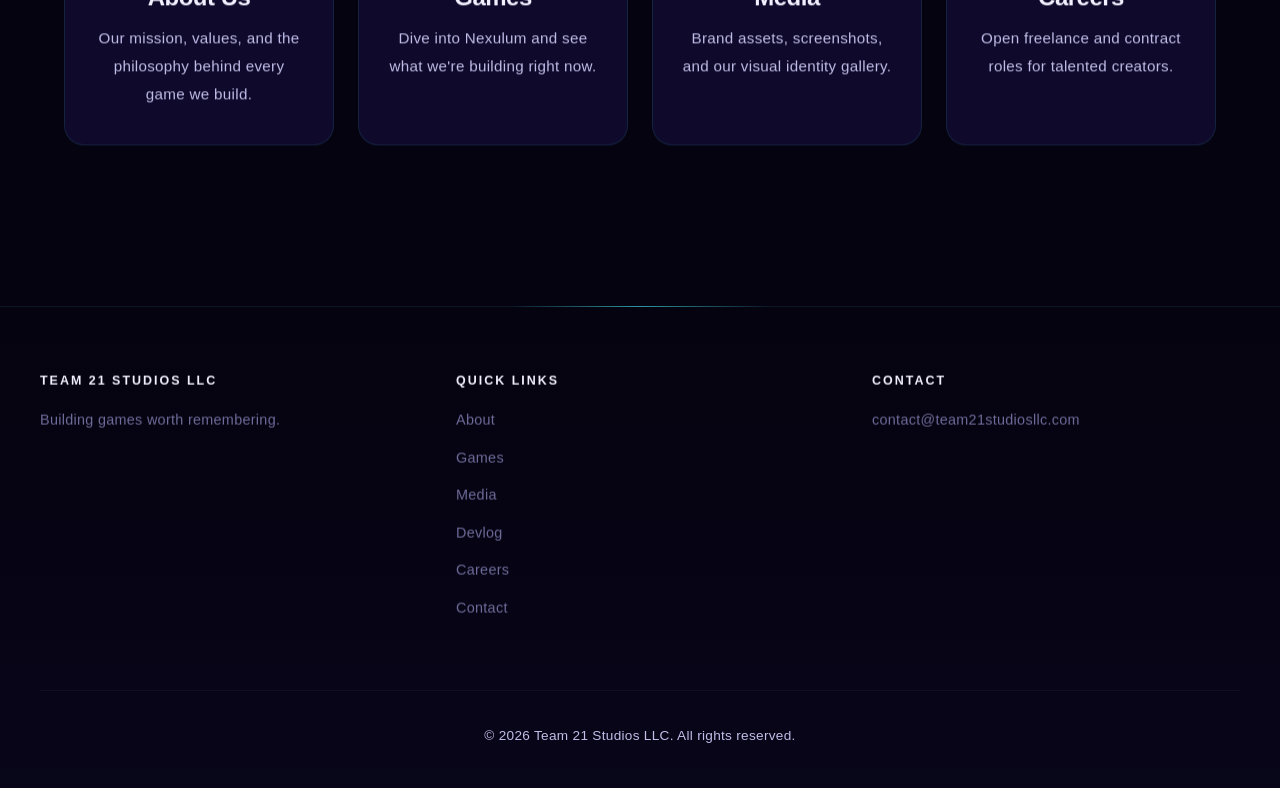
==== commit eba0ccf9: "Increase logo size and bust asset cache site-wide" ====
--- a/index.html
+++ b/index.html
@@ -15,7 +15,7 @@
   <meta name="twitter:title" content="Team 21 Studios - Independent Game Development" />
   <meta name="twitter:description" content="Gameplay-first indie studio building Nexulum and future stylized experiences." />
   <meta name="twitter:image" content="https://team21studiosllc.com/assets/media/team21-logo.png" />
-  <link rel="stylesheet" href="style.css" />
+  <link rel="stylesheet" href="style.css?v=20260507b" />
   <link rel="icon" href="assets/T21S_logo_final.svg" type="image/svg+xml" />
   <!-- Google tag (gtag.js) -->
   <script async src="https://www.googletagmanager.com/gtag/js?id=G-SCTEXW3W62"></script>
@@ -25,7 +25,7 @@
     gtag('js', new Date());
     gtag('config', 'G-SCTEXW3W62');
   </script>
-  <script src="script.js" defer></script>
+  <script src="script.js?v=20260507b" defer></script>
 </head>
 <body>
   <div class="ambient-bg" aria-hidden="true"></div>
--- a/style.css
+++ b/style.css
@@ -196,7 +196,7 @@
 .logo img {
   display: block;
   width: auto;
-  height: 232px;
+  height: 280px;
   border-radius: 16px;
   transform-origin: center;
   animation:
@@ -294,7 +294,7 @@
 }
 
 .navbar.navbar-scrolled .logo img {
-  height: 68px;
+  height: 92px;
   border-radius: 12px;
   animation-play-state: paused;
 }
@@ -2069,7 +2069,7 @@
   }
 
   .navbar.navbar-scrolled .logo img {
-    height: 52px;
+    height: 68px;
   }
 
   .navbar.navbar-scrolled .logo-name {
@@ -2103,7 +2103,7 @@
   }
 
   .logo img {
-    height: 132px;
+    height: 164px;
   }
 
   .logo-name {
@@ -2173,7 +2173,7 @@
   }
 
   .logo img {
-    height: 108px;
+    height: 128px;
   }
 
   .logo-name {
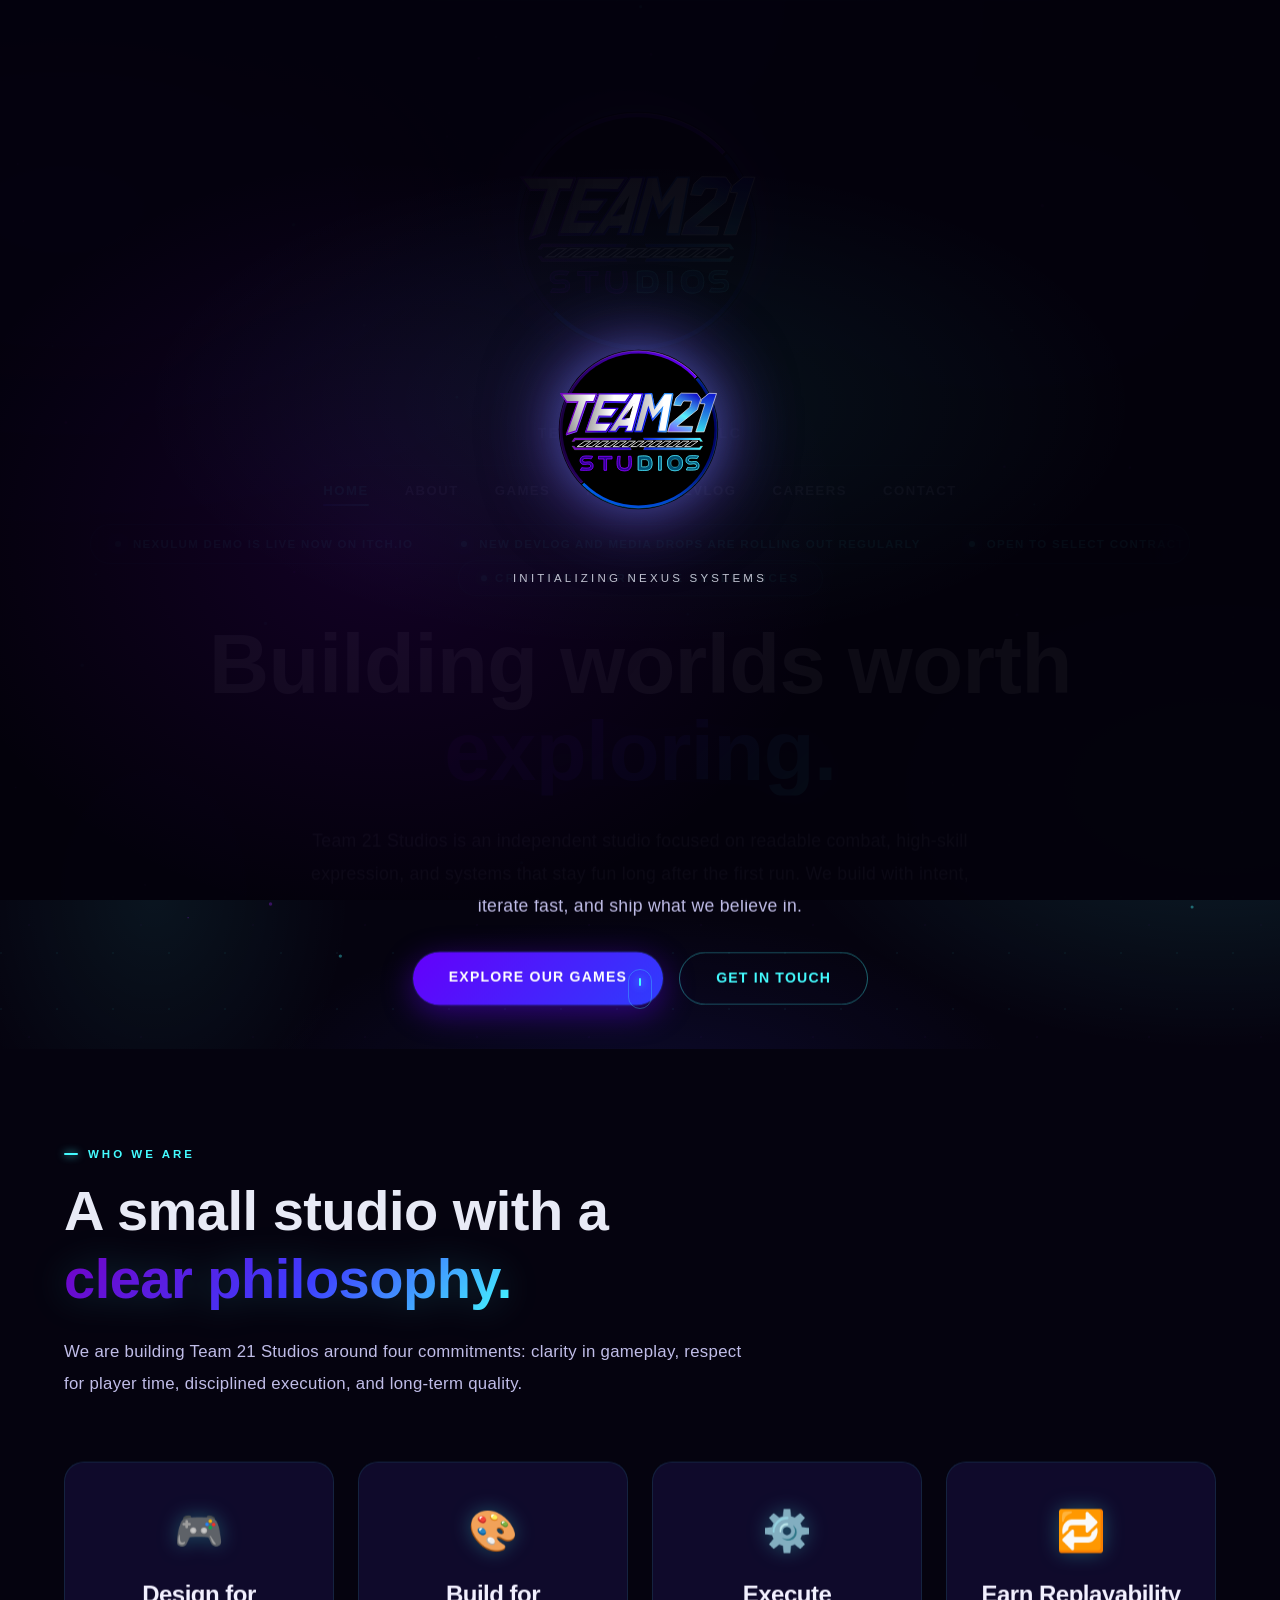
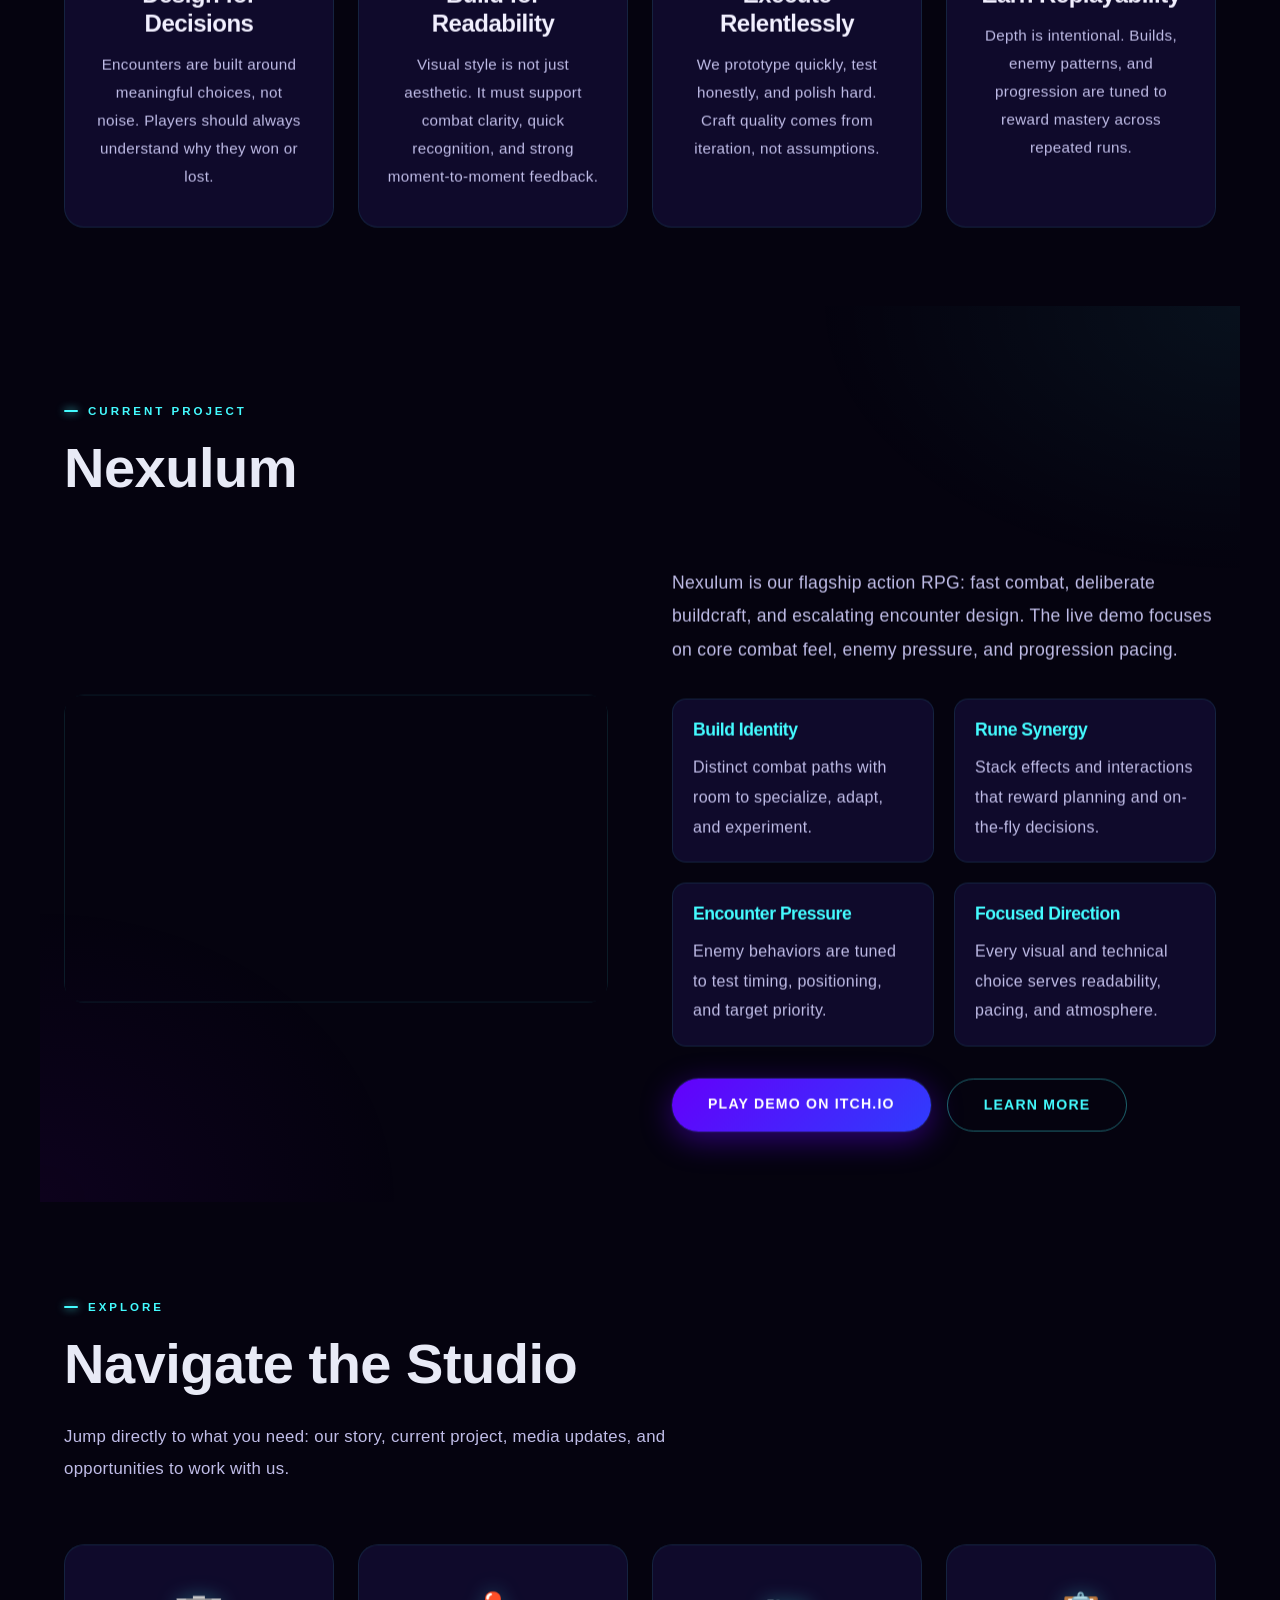
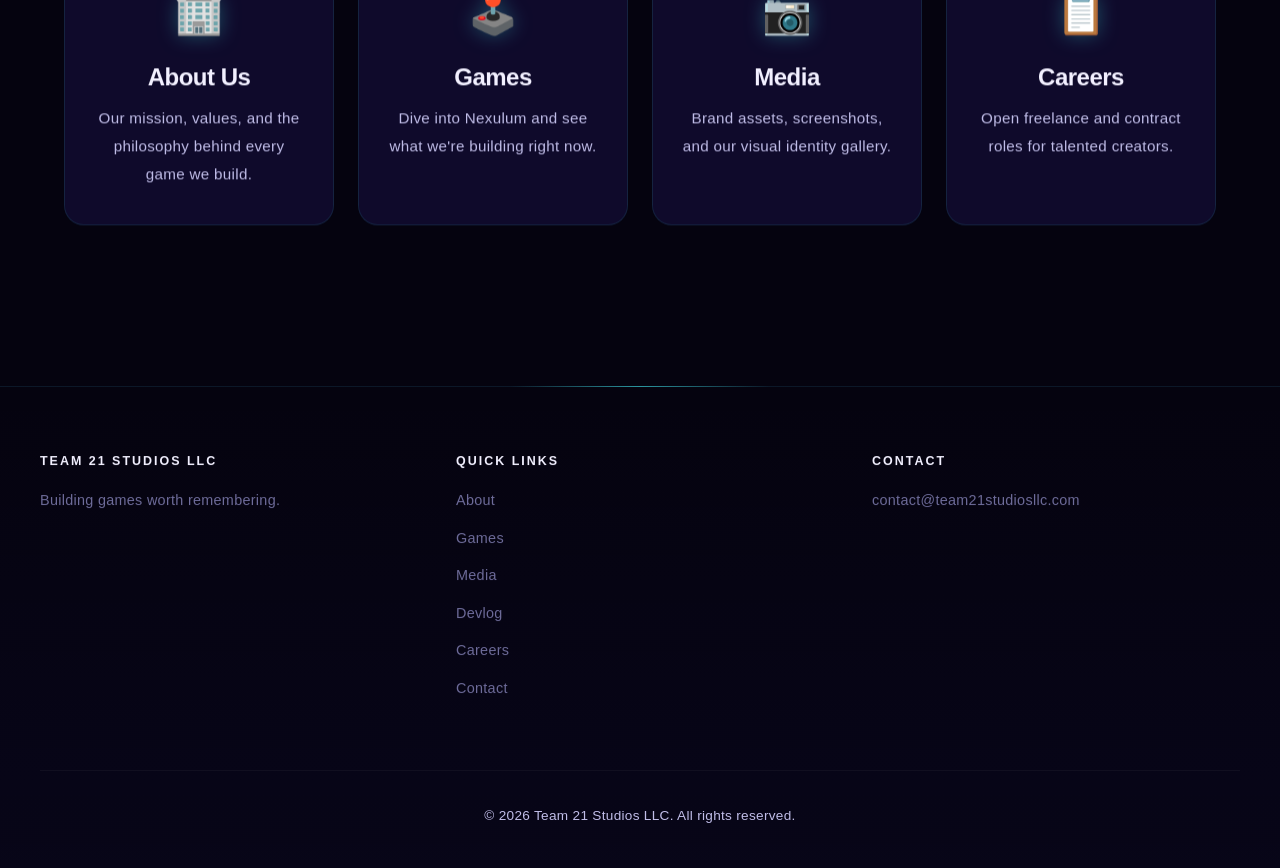
==== commit c4ad1042: "Tune cursor speed, loader duration, and massively increase logo size" ====
--- a/index.html
+++ b/index.html
@@ -15,7 +15,7 @@
   <meta name="twitter:title" content="Team 21 Studios - Independent Game Development" />
   <meta name="twitter:description" content="Gameplay-first indie studio building Nexulum and future stylized experiences." />
   <meta name="twitter:image" content="https://team21studiosllc.com/assets/media/team21-logo.png" />
-  <link rel="stylesheet" href="style.css?v=20260507b" />
+  <link rel="stylesheet" href="style.css?v=20260507c" />
   <link rel="icon" href="assets/T21S_logo_final.svg" type="image/svg+xml" />
   <!-- Google tag (gtag.js) -->
   <script async src="https://www.googletagmanager.com/gtag/js?id=G-SCTEXW3W62"></script>
@@ -25,7 +25,7 @@
     gtag('js', new Date());
     gtag('config', 'G-SCTEXW3W62');
   </script>
-  <script src="script.js?v=20260507b" defer></script>
+  <script src="script.js?v=20260507c" defer></script>
 </head>
 <body>
   <div class="ambient-bg" aria-hidden="true"></div>
--- a/style.css
+++ b/style.css
@@ -196,7 +196,7 @@
 .logo img {
   display: block;
   width: auto;
-  height: 280px;
+  height: 360px;
   border-radius: 16px;
   transform-origin: center;
   animation:
@@ -294,7 +294,7 @@
 }
 
 .navbar.navbar-scrolled .logo img {
-  height: 92px;
+  height: 184px;
   border-radius: 12px;
   animation-play-state: paused;
 }
@@ -1403,7 +1403,7 @@
   z-index: 2500;
   opacity: 1;
   transform: translate3d(-100px, -100px, 0);
-  transition: opacity 0.2s ease, transform 0.15s ease;
+  transition: opacity 0.2s ease;
 }
 
 .cursor-dot {
@@ -1422,7 +1422,7 @@
   border-radius: 50%;
   border: 1.5px solid rgba(68, 251, 255, 0.6);
   box-shadow: inset 0 0 10px rgba(68, 251, 255, 0.12), 0 0 20px rgba(68, 251, 255, 0.2);
-  transition: opacity 0.2s ease, width 0.18s ease, height 0.18s ease, margin 0.18s ease, border-color 0.2s ease, box-shadow 0.2s ease;
+  transition: opacity 0.2s ease, width 0.12s ease, height 0.12s ease, margin 0.12s ease, border-color 0.12s ease, box-shadow 0.12s ease;
 }
 
 body.cursor-hidden .cursor-dot,
@@ -2069,7 +2069,7 @@
   }
 
   .navbar.navbar-scrolled .logo img {
-    height: 68px;
+    height: 124px;
   }
 
   .navbar.navbar-scrolled .logo-name {
@@ -2103,7 +2103,7 @@
   }
 
   .logo img {
-    height: 164px;
+    height: 210px;
   }
 
   .logo-name {
@@ -2173,7 +2173,7 @@
   }
 
   .logo img {
-    height: 128px;
+    height: 156px;
   }
 
   .logo-name {
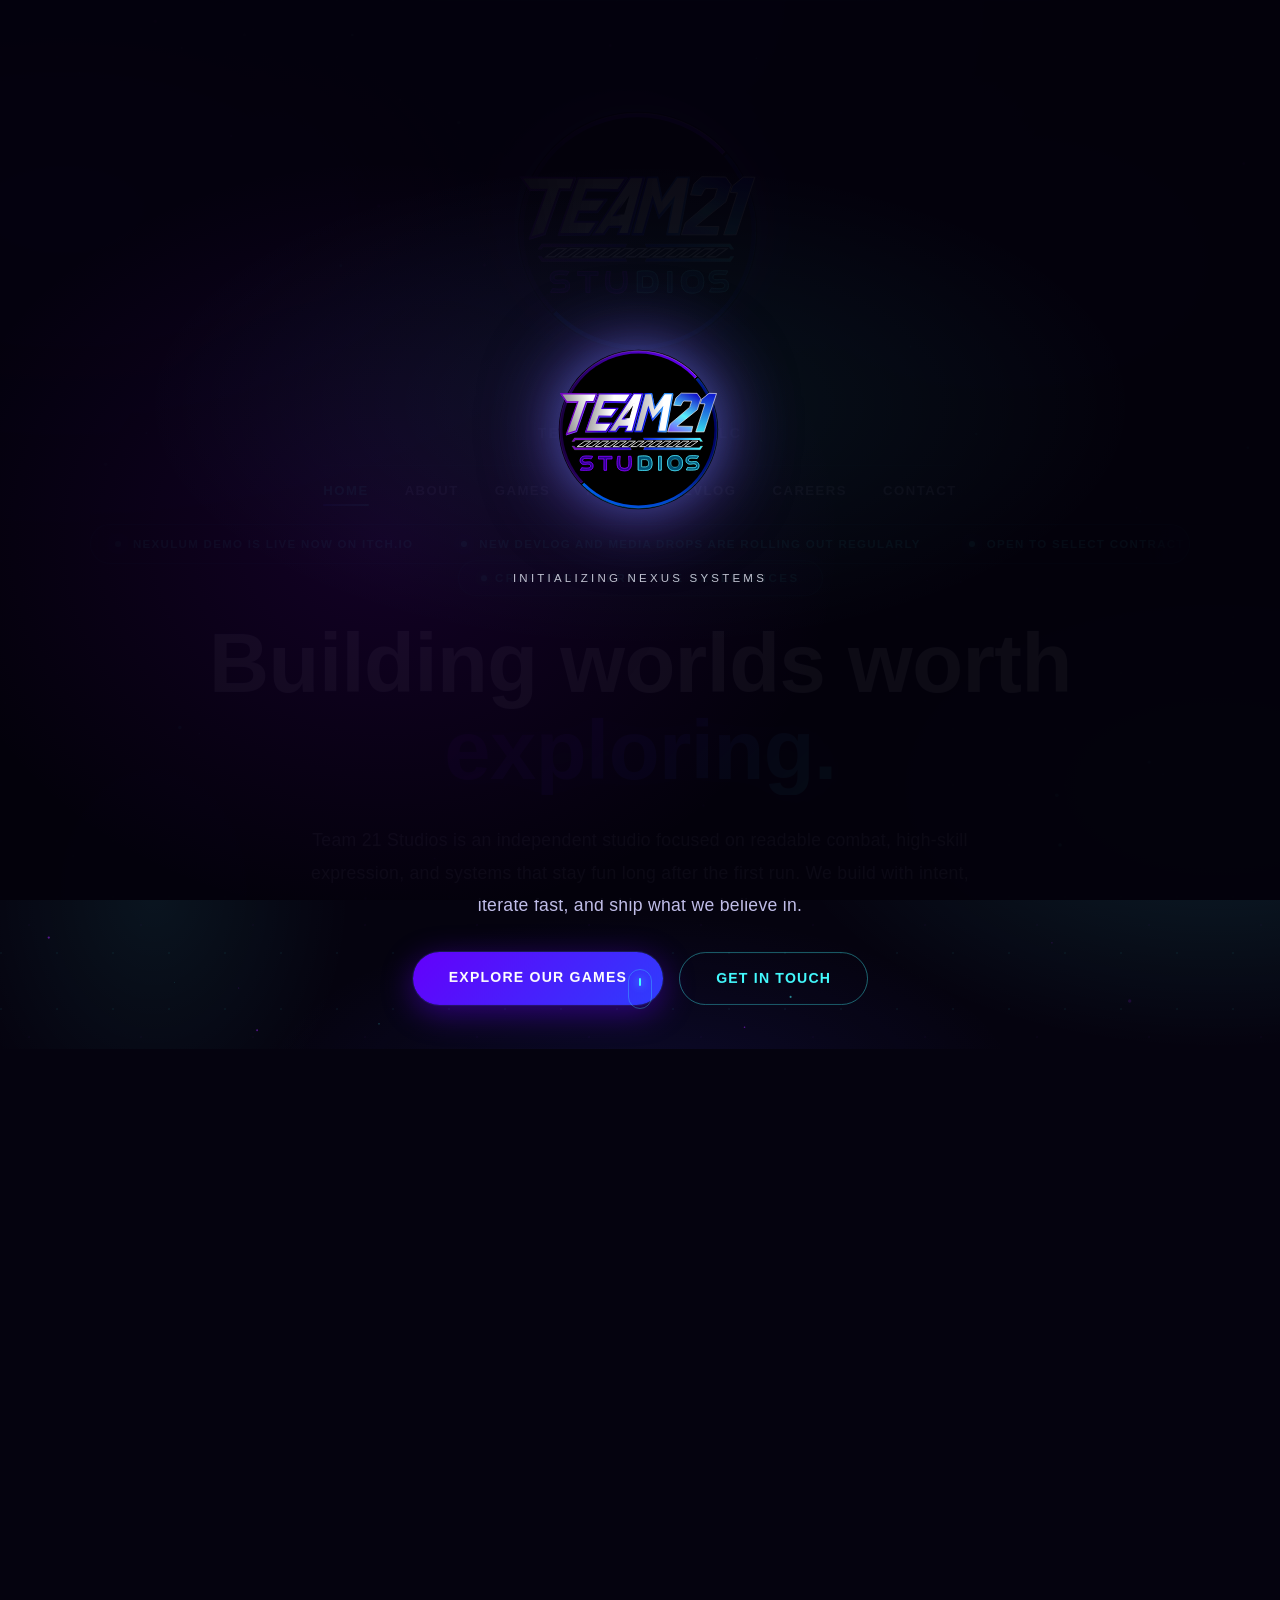
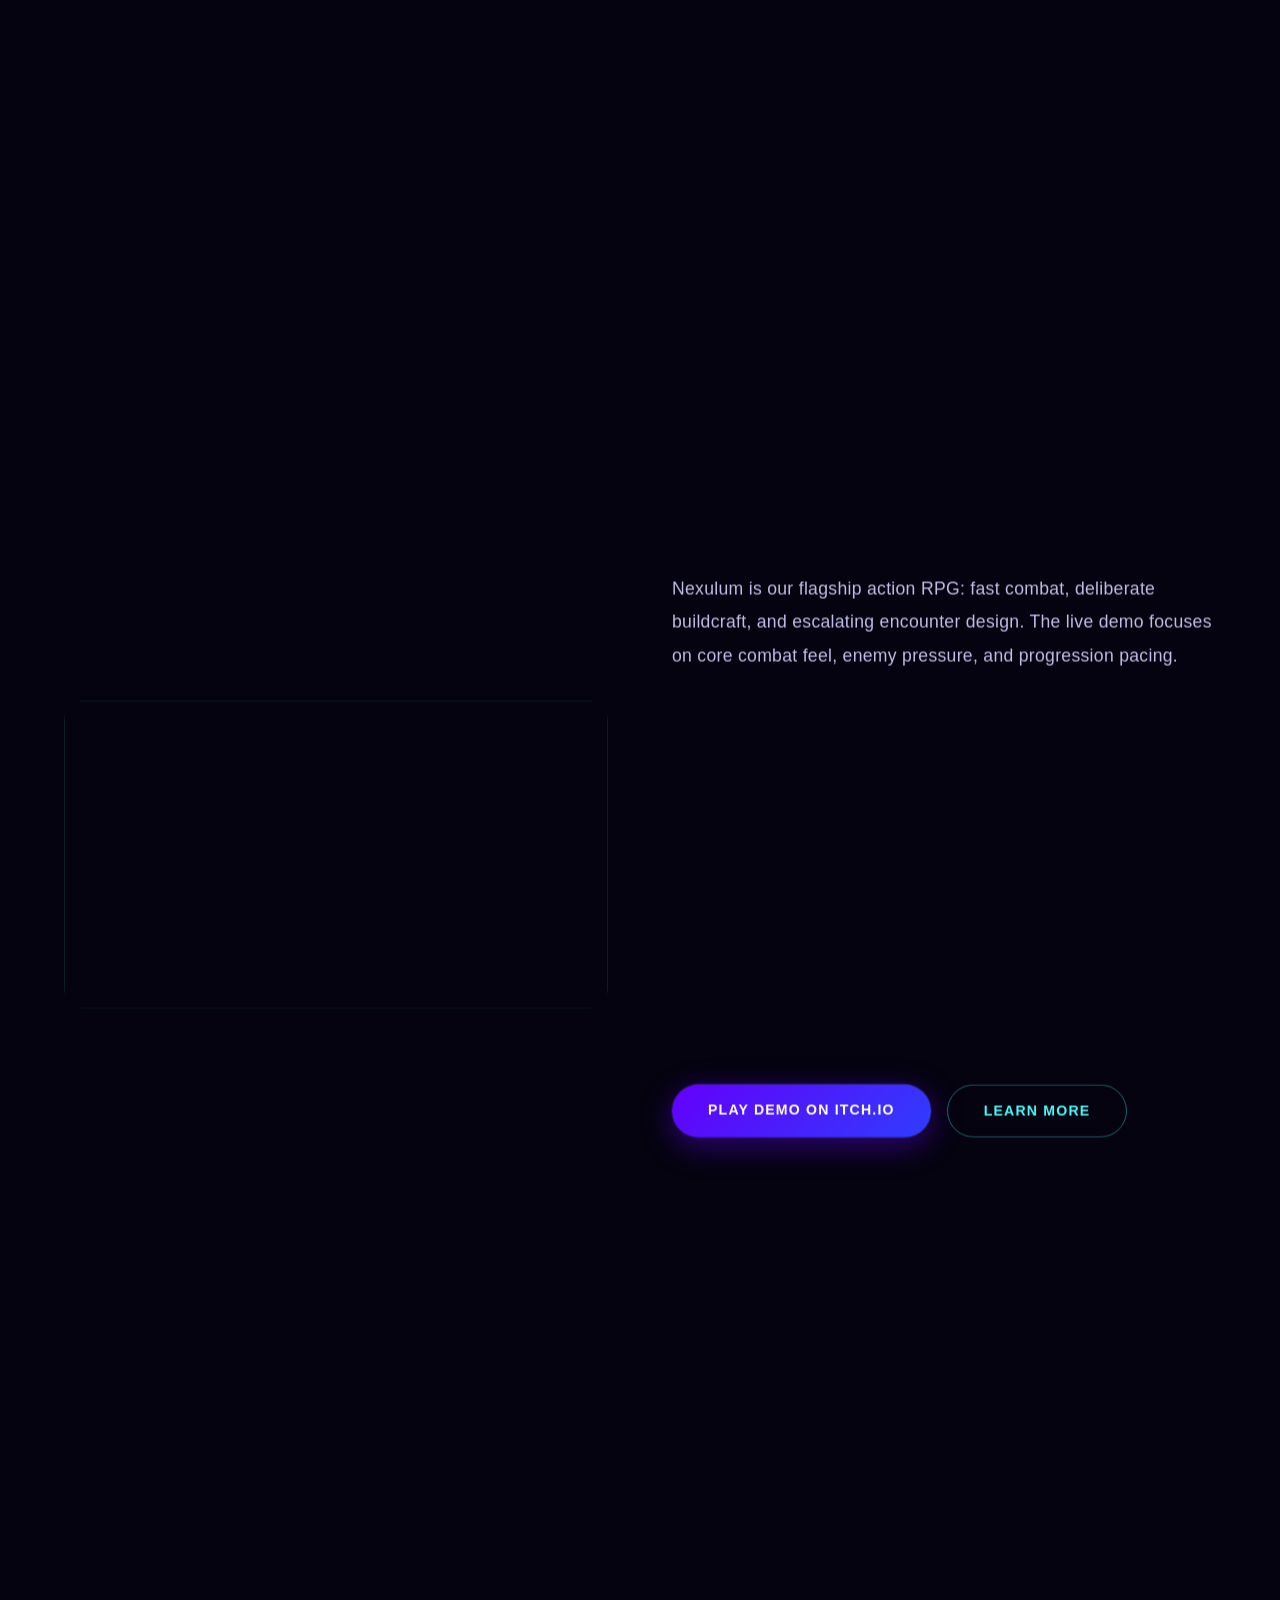
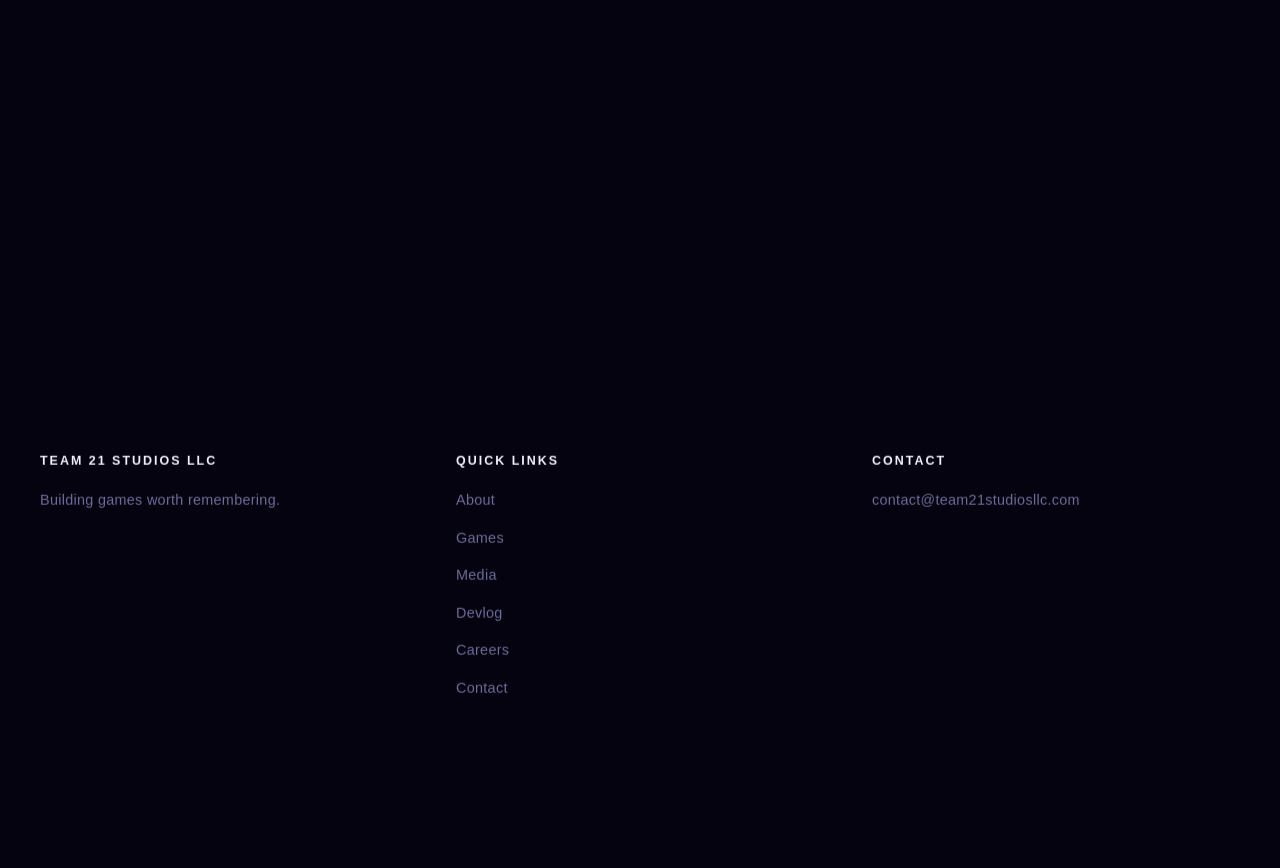
==== commit 6673c502: "Make sticky header compact with overlaid large logo" ====
--- a/index.html
+++ b/index.html
@@ -15,7 +15,7 @@
   <meta name="twitter:title" content="Team 21 Studios - Independent Game Development" />
   <meta name="twitter:description" content="Gameplay-first indie studio building Nexulum and future stylized experiences." />
   <meta name="twitter:image" content="https://team21studiosllc.com/assets/media/team21-logo.png" />
-  <link rel="stylesheet" href="style.css?v=20260507c" />
+  <link rel="stylesheet" href="style.css?v=20260507d" />
   <link rel="icon" href="assets/T21S_logo_final.svg" type="image/svg+xml" />
   <!-- Google tag (gtag.js) -->
   <script async src="https://www.googletagmanager.com/gtag/js?id=G-SCTEXW3W62"></script>
@@ -25,7 +25,7 @@
     gtag('js', new Date());
     gtag('config', 'G-SCTEXW3W62');
   </script>
-  <script src="script.js?v=20260507c" defer></script>
+  <script src="script.js?v=20260507d" defer></script>
 </head>
 <body>
   <div class="ambient-bg" aria-hidden="true"></div>
--- a/style.css
+++ b/style.css
@@ -318,6 +318,42 @@
   gap: 22px;
   padding-top: 10px;
   border-top-color: rgba(68, 251, 255, 0.16);
+}
+
+@media (min-width: 769px) {
+  .navbar.navbar-scrolled {
+    padding: 8px 16px;
+    min-height: 74px;
+    overflow: visible;
+  }
+
+  .navbar.navbar-scrolled .logo {
+    position: absolute;
+    left: 16px;
+    top: 50%;
+    transform: translateY(-50%);
+    z-index: 2;
+  }
+
+  .navbar.navbar-scrolled .logo-name {
+    display: none;
+  }
+
+  .navbar.navbar-scrolled .nav-links {
+    width: auto;
+    margin: 0 0 0 224px;
+    padding: 0;
+    border-top: none;
+    gap: 16px;
+    flex-wrap: nowrap;
+    justify-content: flex-start;
+  }
+
+  .navbar.navbar-scrolled .nav-links a {
+    font-size: 0.76rem;
+    letter-spacing: 1.2px;
+    padding-bottom: 3px;
+  }
 }
 
 .nav-links a {
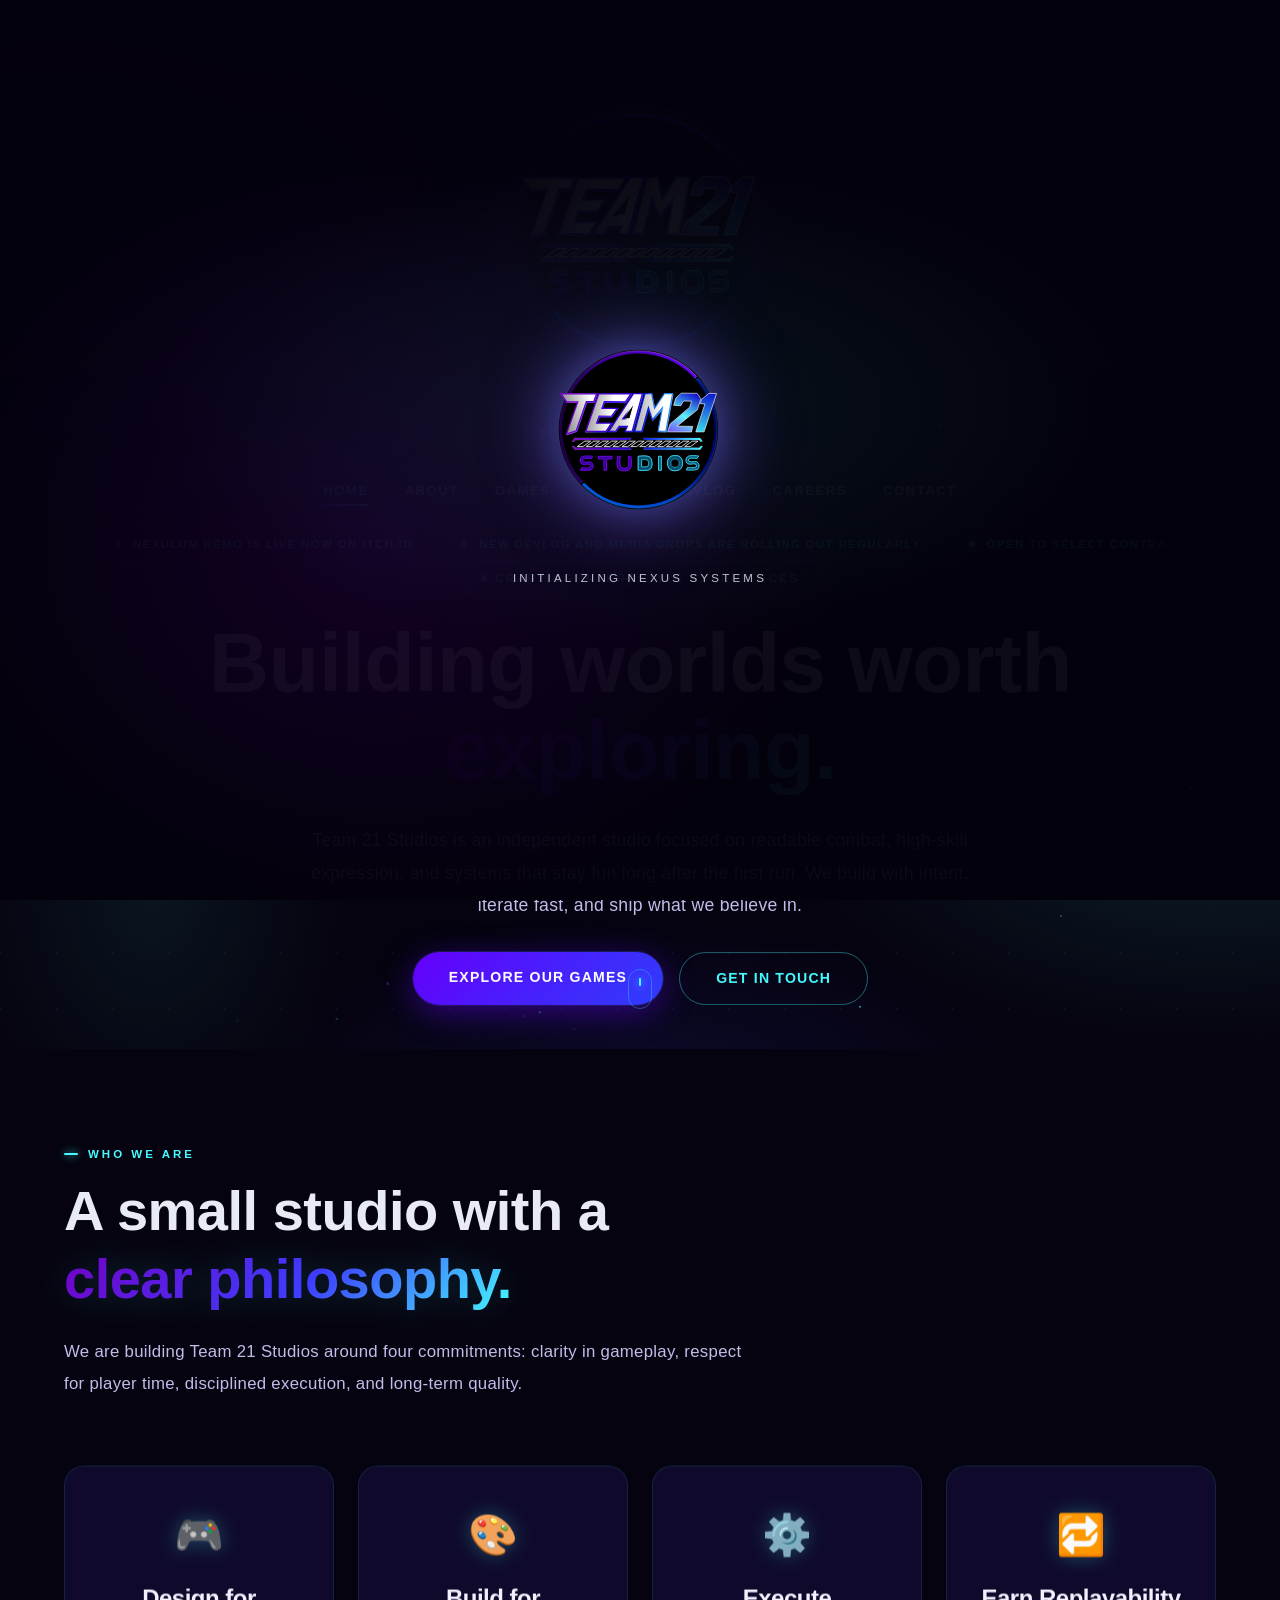
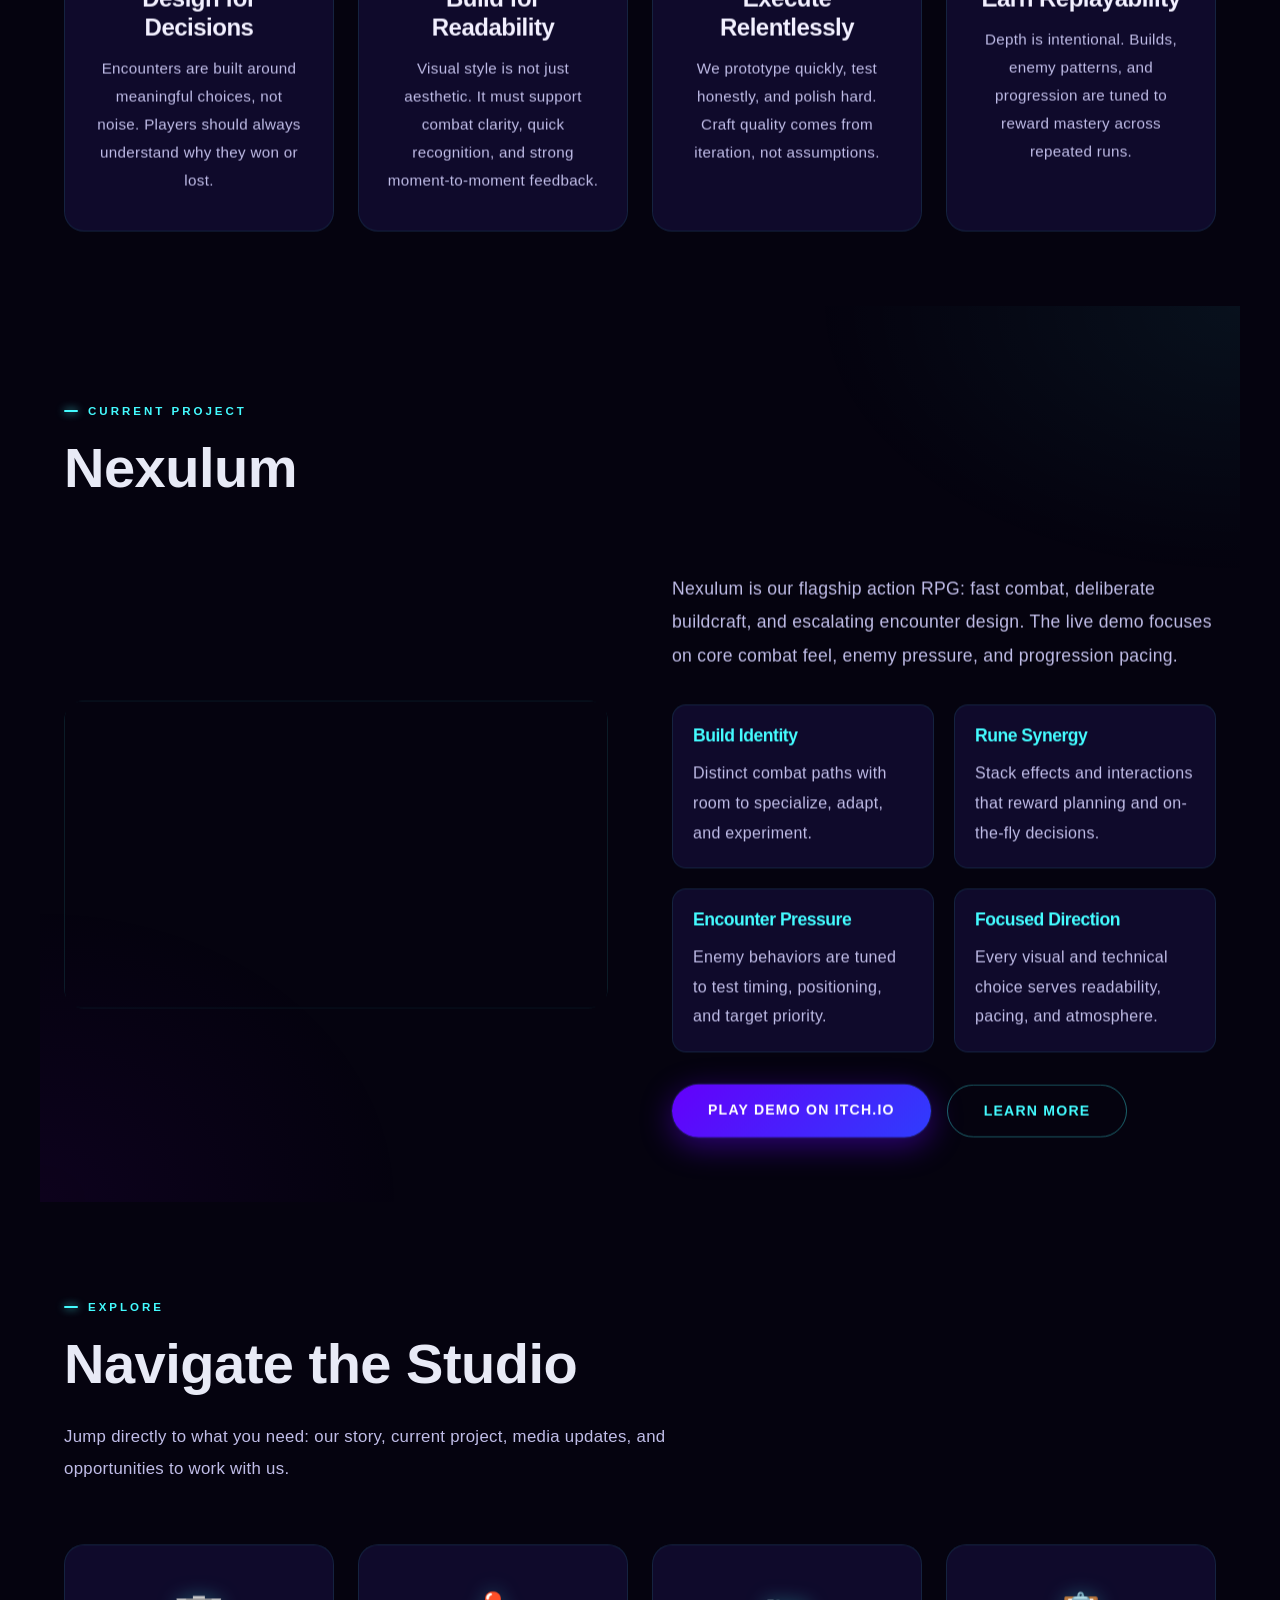
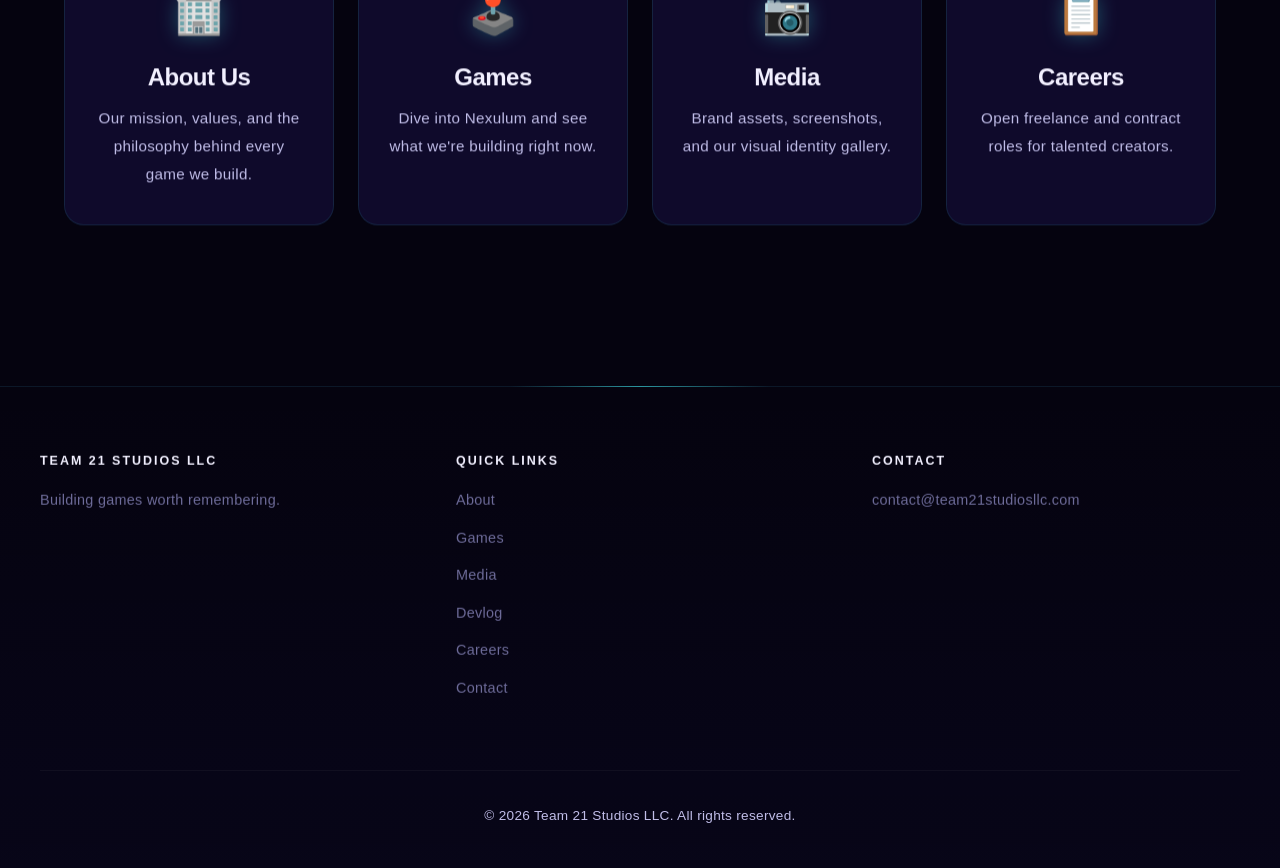
==== commit d1b134d5: "Use SVG-only Team 21 logo references site-wide" ====
--- a/index.html
+++ b/index.html
@@ -10,11 +10,11 @@
   <meta property="og:title" content="Team 21 Studios - Independent Game Development" />
   <meta property="og:description" content="Gameplay-first indie studio building Nexulum and future stylized experiences." />
   <meta property="og:url" content="https://team21studiosllc.com/" />
-  <meta property="og:image" content="https://team21studiosllc.com/assets/media/team21-logo.png" />
+  <meta property="og:image" content="https://team21studiosllc.com/assets/T21S_logo_final.svg" />
   <meta name="twitter:card" content="summary_large_image" />
   <meta name="twitter:title" content="Team 21 Studios - Independent Game Development" />
   <meta name="twitter:description" content="Gameplay-first indie studio building Nexulum and future stylized experiences." />
-  <meta name="twitter:image" content="https://team21studiosllc.com/assets/media/team21-logo.png" />
+  <meta name="twitter:image" content="https://team21studiosllc.com/assets/T21S_logo_final.svg" />
   <link rel="stylesheet" href="style.css?v=20260507d" />
   <link rel="icon" href="assets/T21S_logo_final.svg" type="image/svg+xml" />
   <!-- Google tag (gtag.js) -->
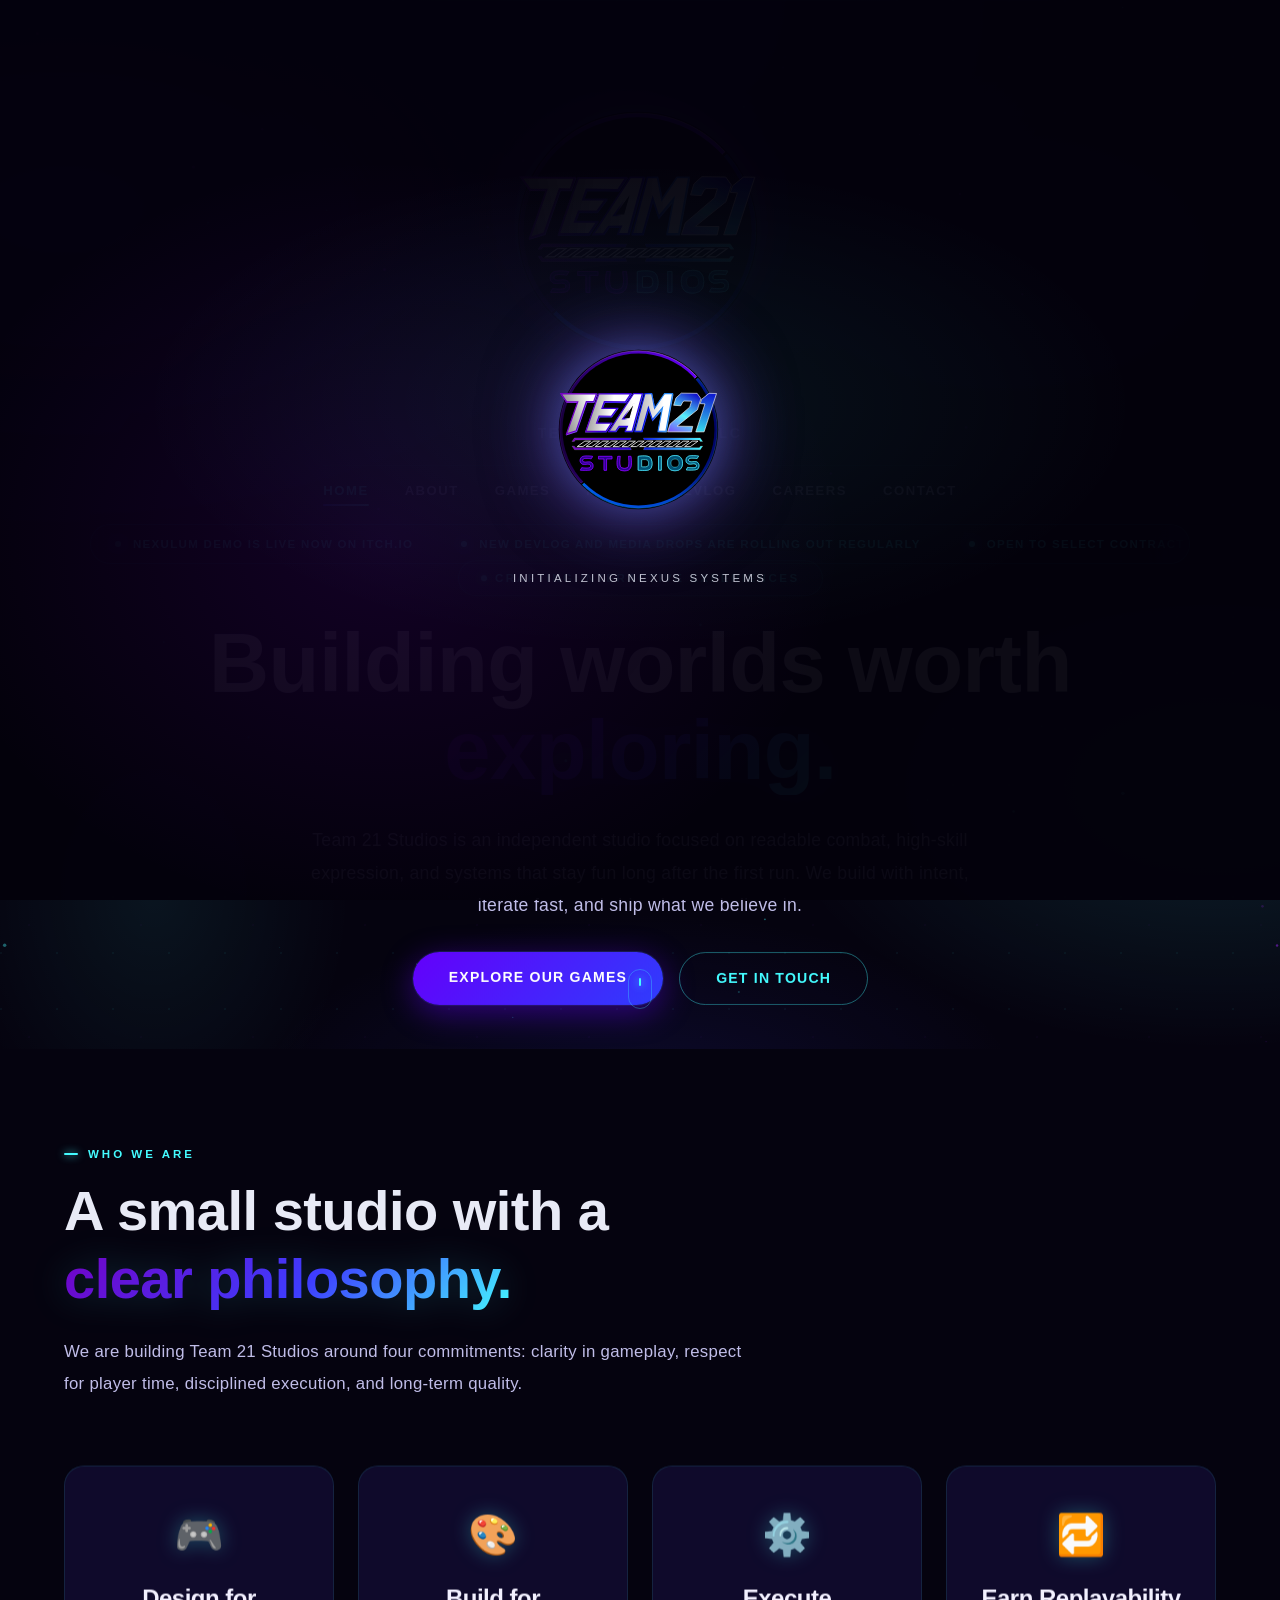
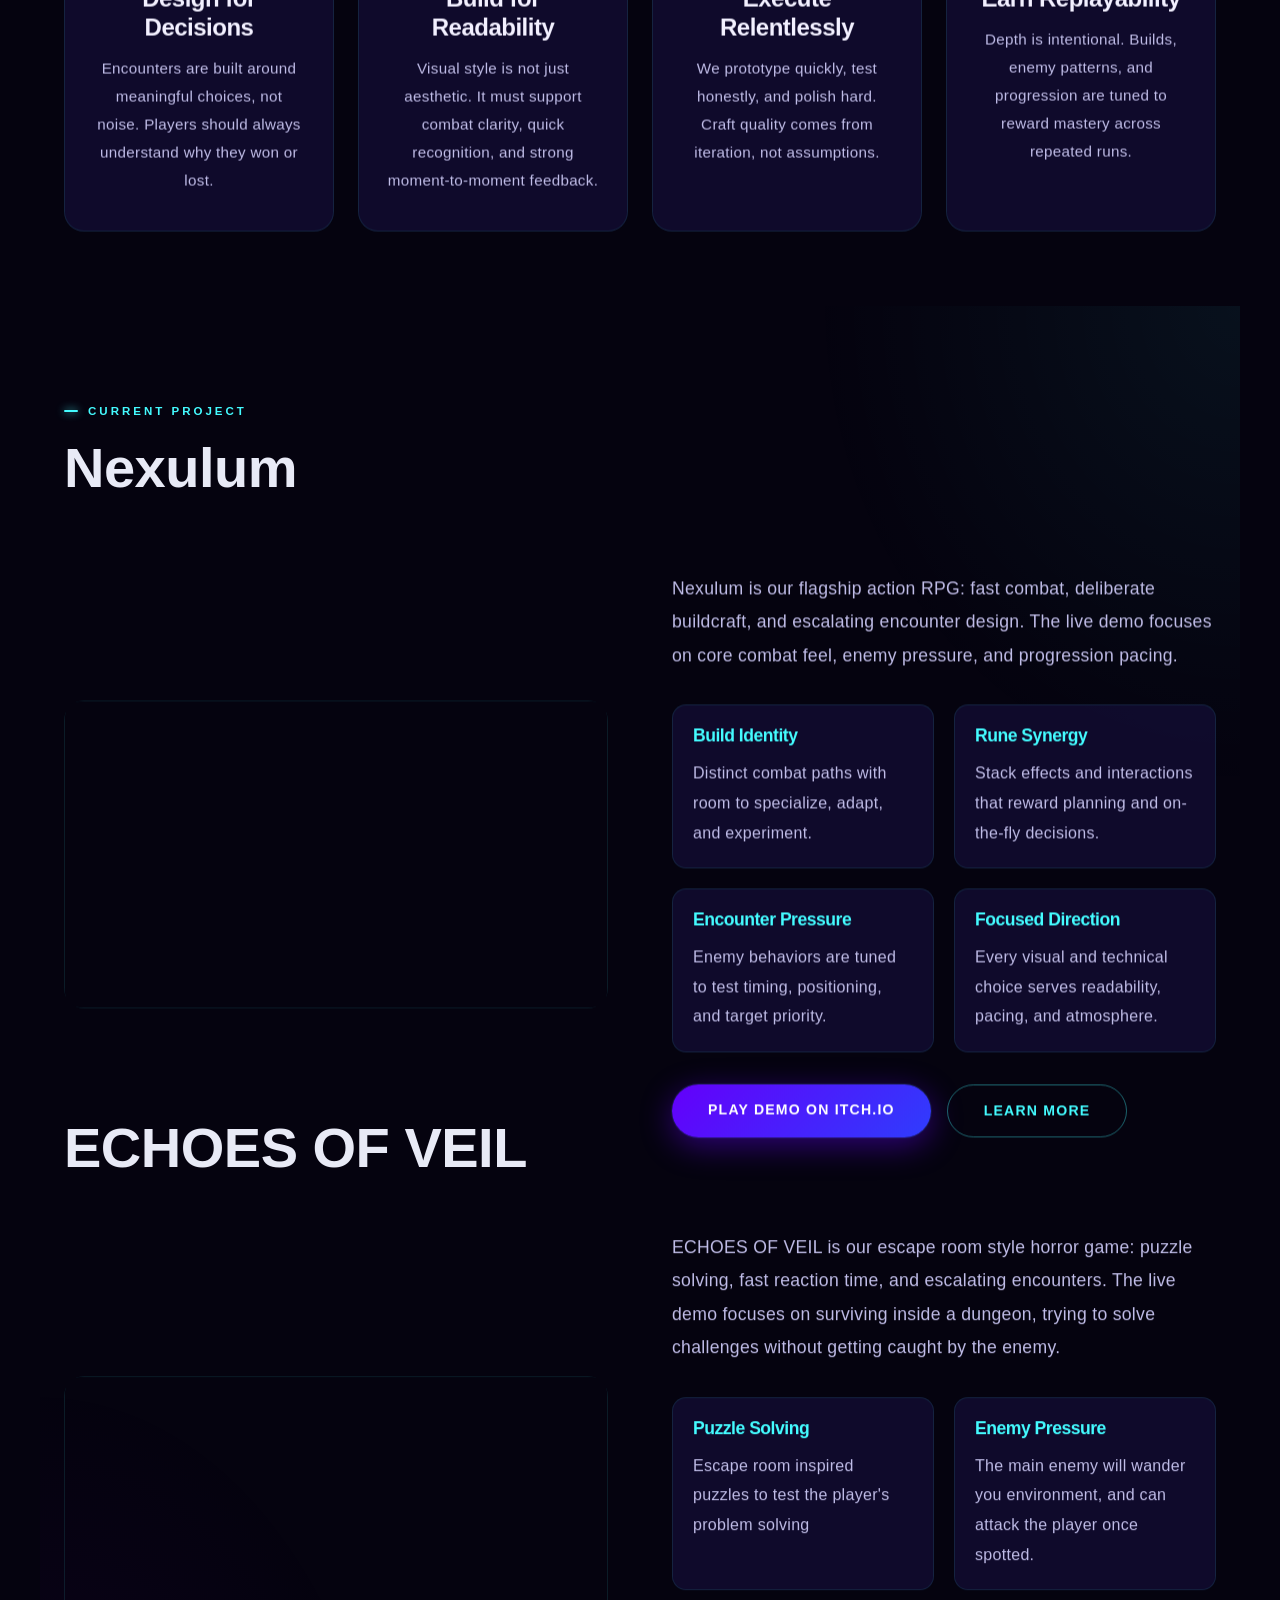
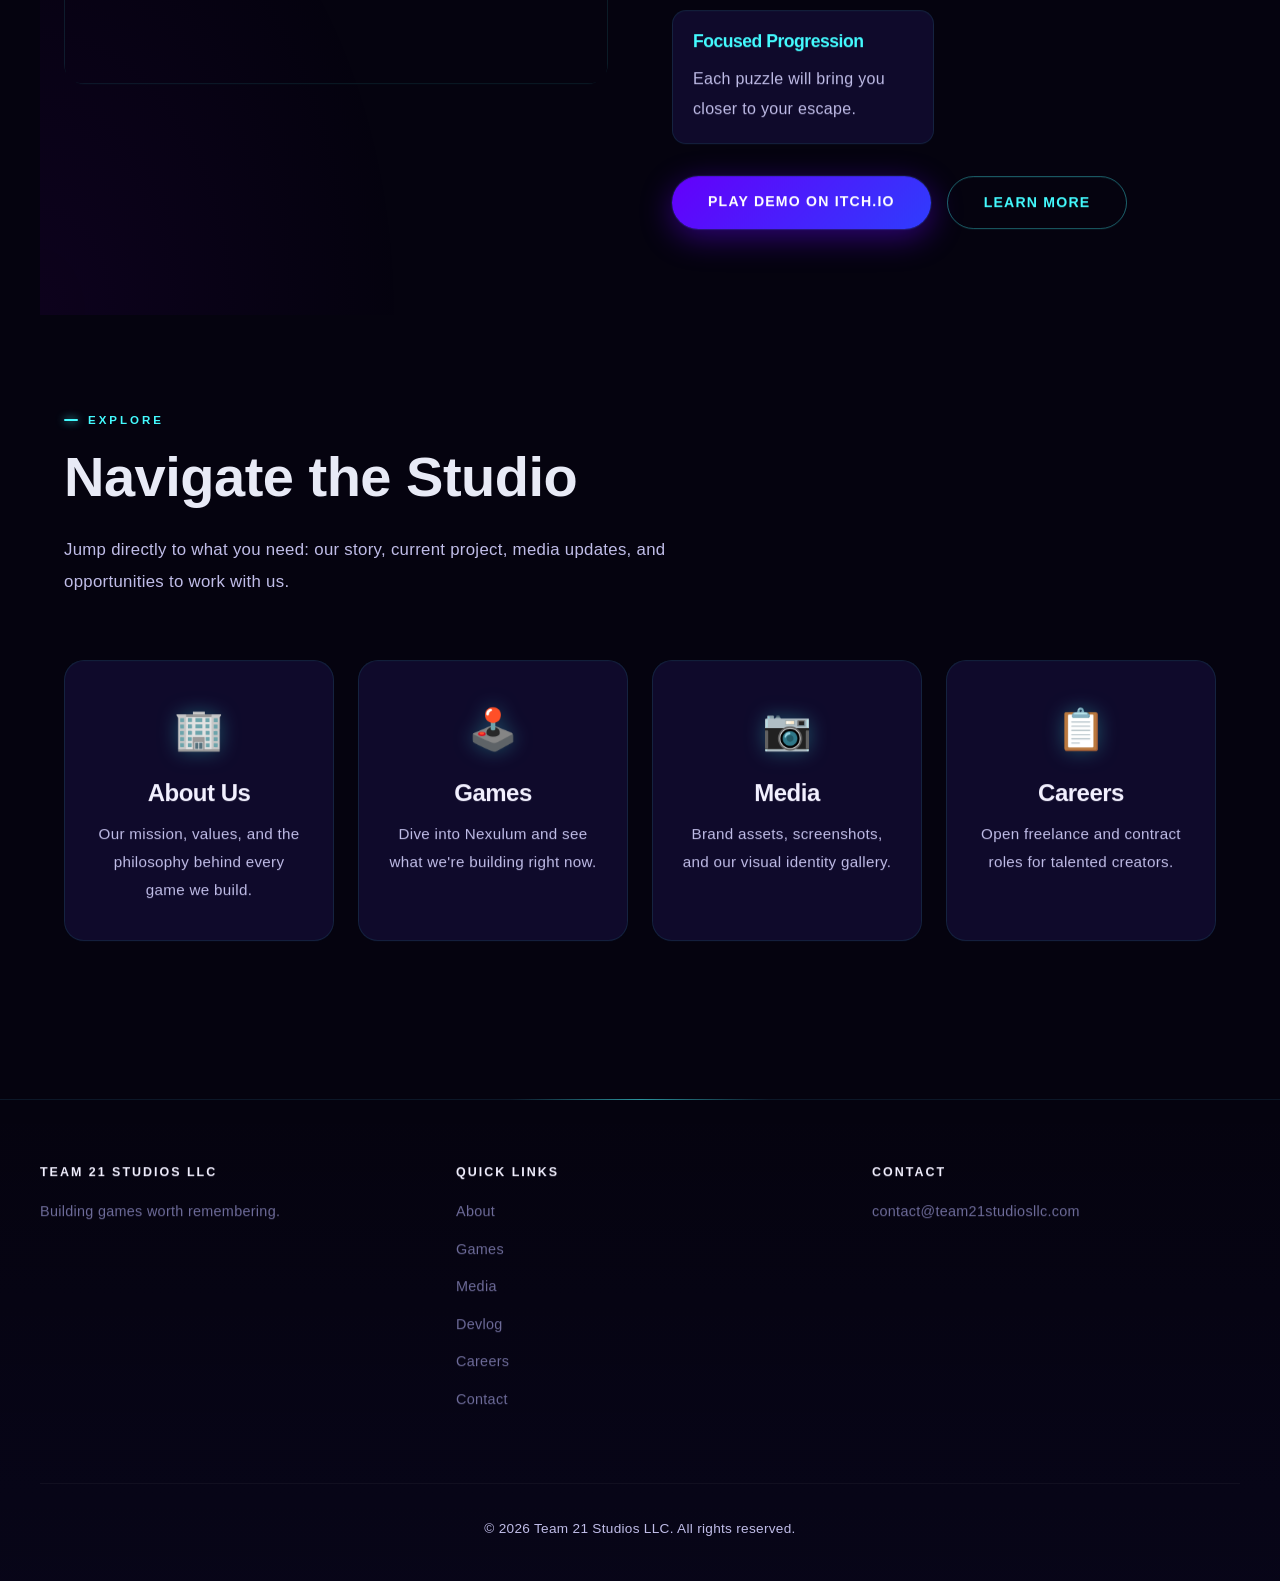
==== commit b0298535: "Added Echoes of Veil to home" ====
--- a/index.html
+++ b/index.html
@@ -152,6 +152,46 @@
           </div>
         </div>
       </div>
+      <h2>ECHOES OF VEIL</h2>
+      <div class="featured-content">
+        <div class="game-showcase">
+          <div style="position:relative;padding-bottom:56.25%;height:0;overflow:hidden;border-radius:16px;border:1px solid var(--card-border);">
+            <iframe
+                    src="https://www.youtube.com/watch?v=XEdjW7ewRPM"
+                    title="ECHOES OF VEIL Official Trailer"
+                    frameborder="0"
+                    allow="accelerometer; autoplay; clipboard-write; encrypted-media; gyroscope; picture-in-picture"
+                    allowfullscreen
+                    style="position:absolute;top:0;left:0;width:100%;height:100%;">
+            </iframe>
+          </div>
+        </div>
+        <div class="game-details">
+          <p class="lead-text">
+            ECHOES OF VEIL is our escape room style horror game: puzzle solving, fast reaction time,
+            and escalating encounters. The live demo focuses on surviving inside a dungeon, trying to
+            solve challenges without getting caught by the enemy.
+          </p>
+          <div class="features-grid">
+            <div class="feature">
+              <h4>Puzzle Solving</h4>
+              <p>Escape room inspired puzzles to test the player's problem solving</p>
+            </div>
+            <div class="feature">
+              <h4>Enemy Pressure</h4>
+              <p>The main enemy will wander you environment, and can attack the player once spotted.</p>
+            </div>
+            <div class="feature">
+              <h4>Focused Progression</h4>
+              <p>Each puzzle will bring you closer to your escape.</p>
+            </div>
+          </div>
+          <div class="button-group" style="justify-content:flex-start;">
+            <a class="button button-primary" href="https://team-21-studios-llc.itch.io/echoes-of-veil-demo" target="_blank" rel="noopener">Play Demo on itch.io</a>
+            <a class="button button-secondary" href="games.html">Learn More</a>
+          </div>
+        </div>
+      </div>
     </section>
 
     <!-- Navigation Cards -->
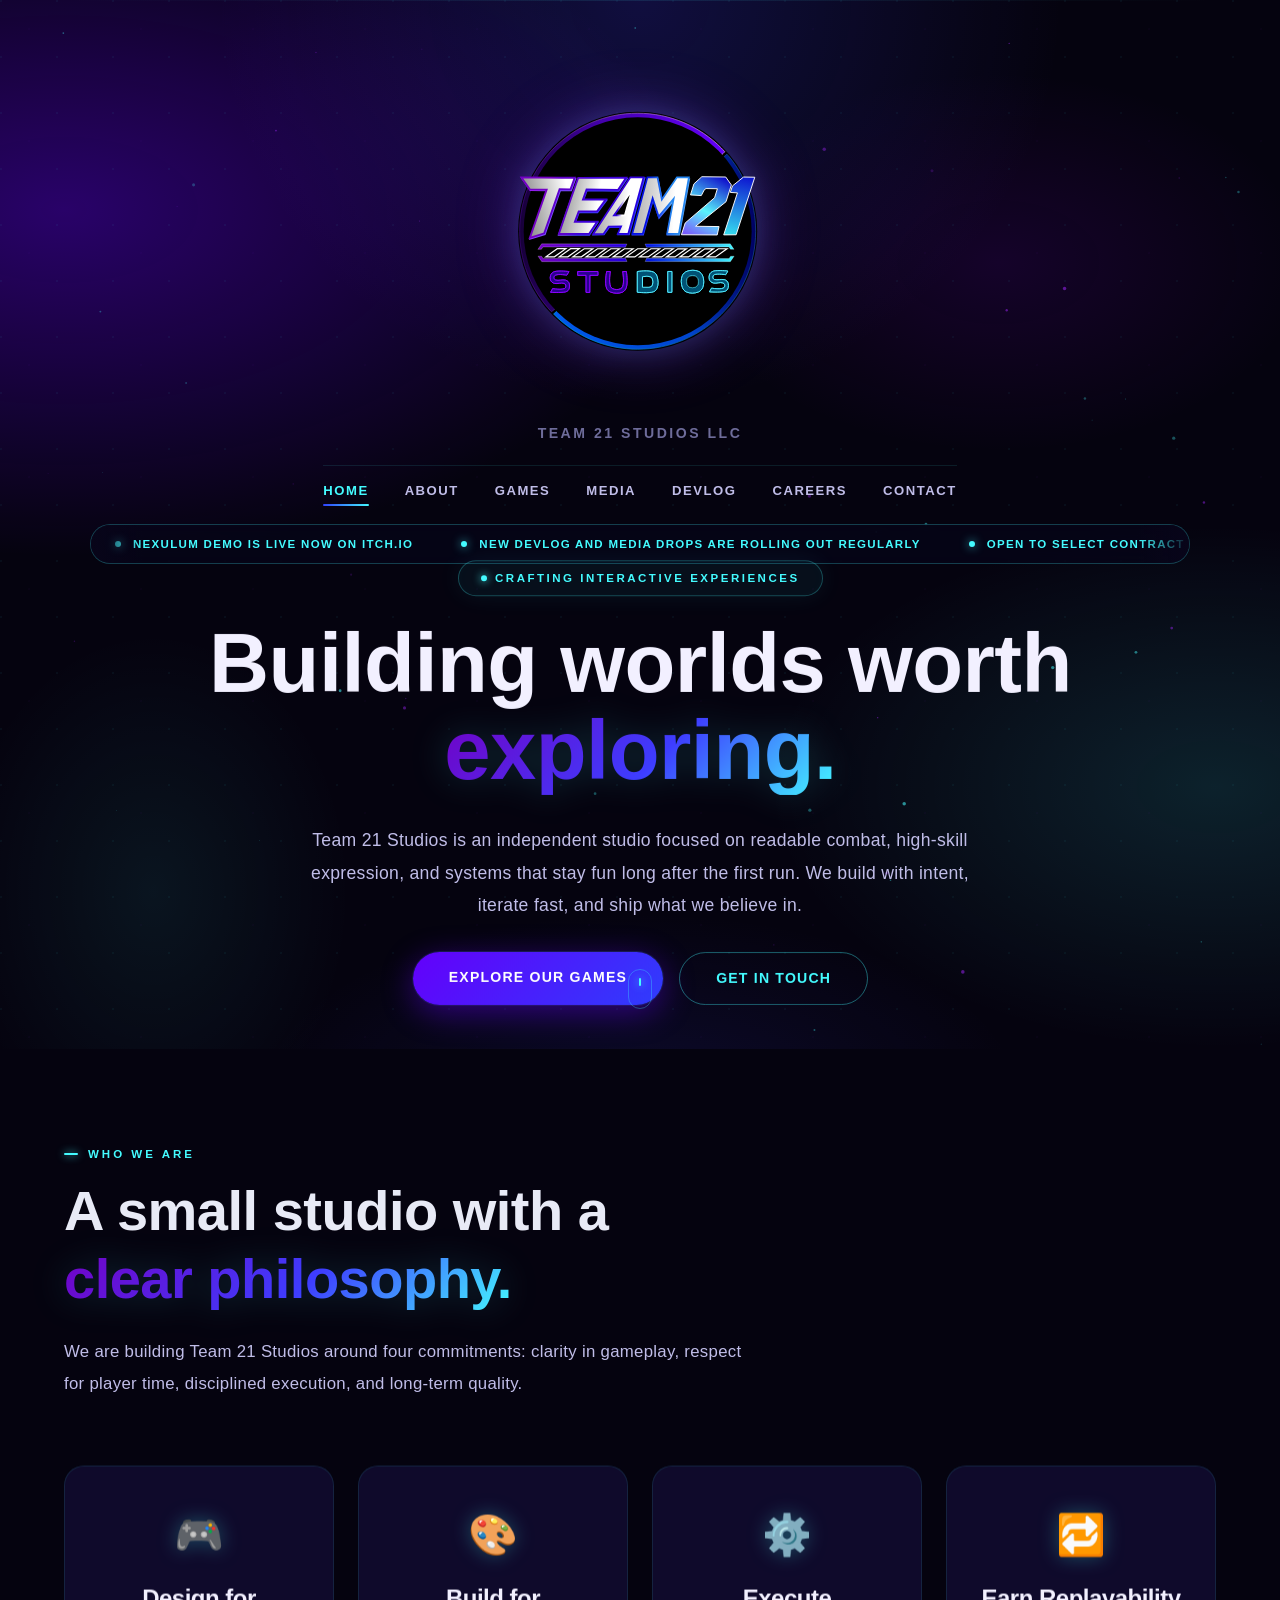
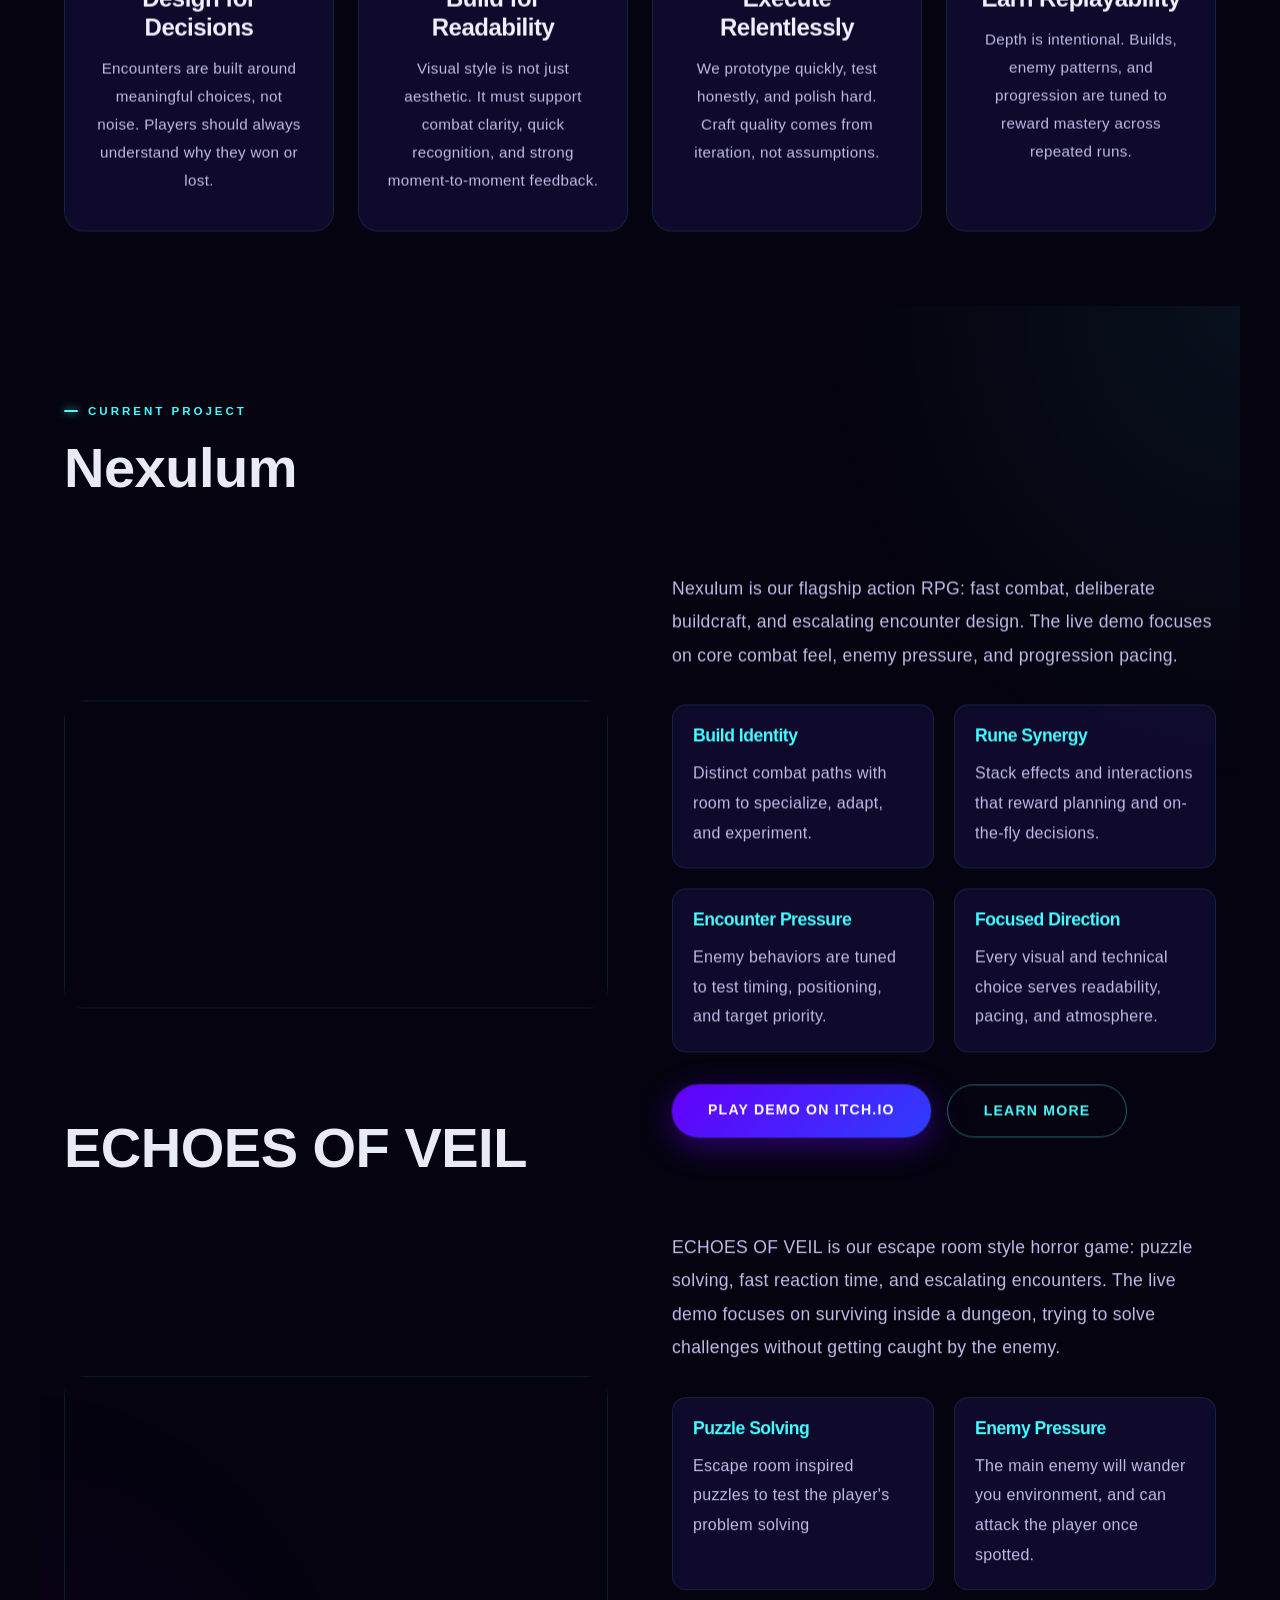
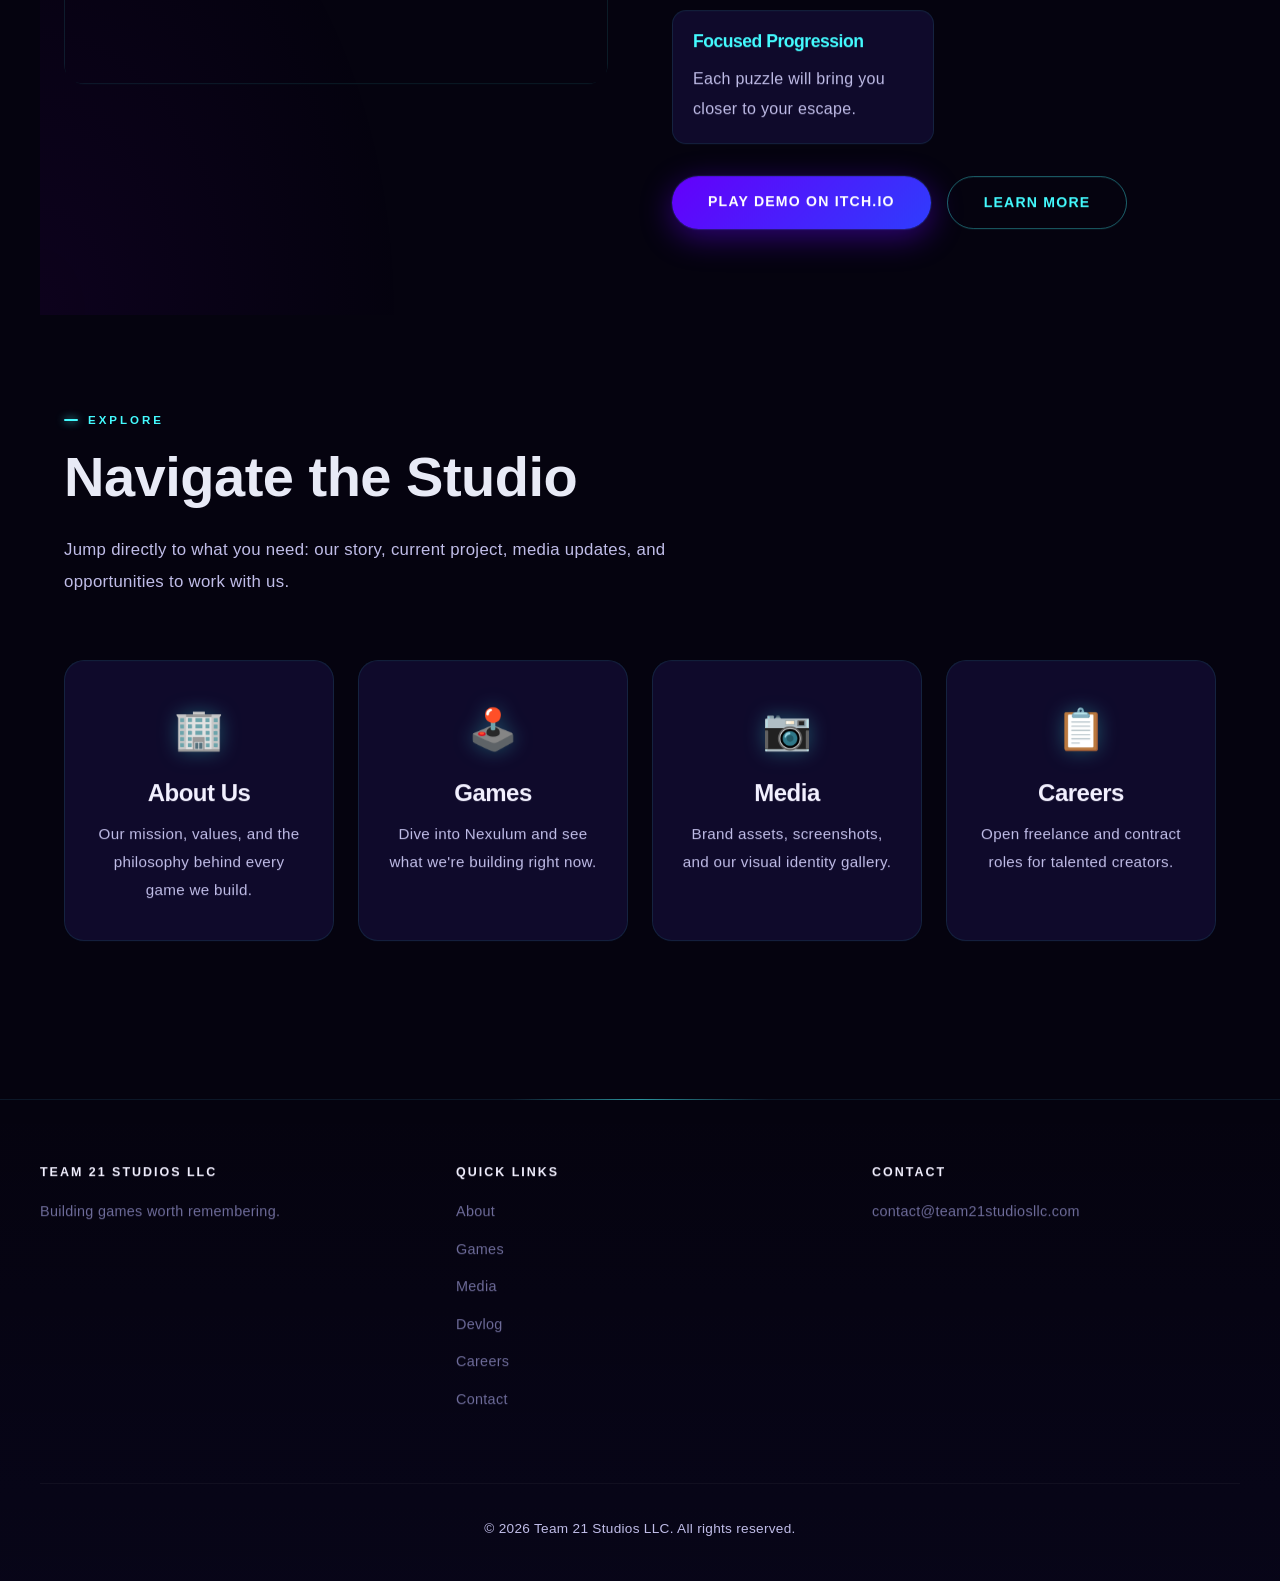
==== commit 614ac5fd: "Added Echoes of Veil" ====
--- a/index.html
+++ b/index.html
@@ -157,7 +157,7 @@
         <div class="game-showcase">
           <div style="position:relative;padding-bottom:56.25%;height:0;overflow:hidden;border-radius:16px;border:1px solid var(--card-border);">
             <iframe
-                    src="https://www.youtube.com/watch?v=XEdjW7ewRPM"
+                    src="https://www.youtube.com/embed/XEdjW7ewRPM?si=nqcx4ilghknXZS2h"
                     title="ECHOES OF VEIL Official Trailer"
                     frameborder="0"
                     allow="accelerometer; autoplay; clipboard-write; encrypted-media; gyroscope; picture-in-picture"
